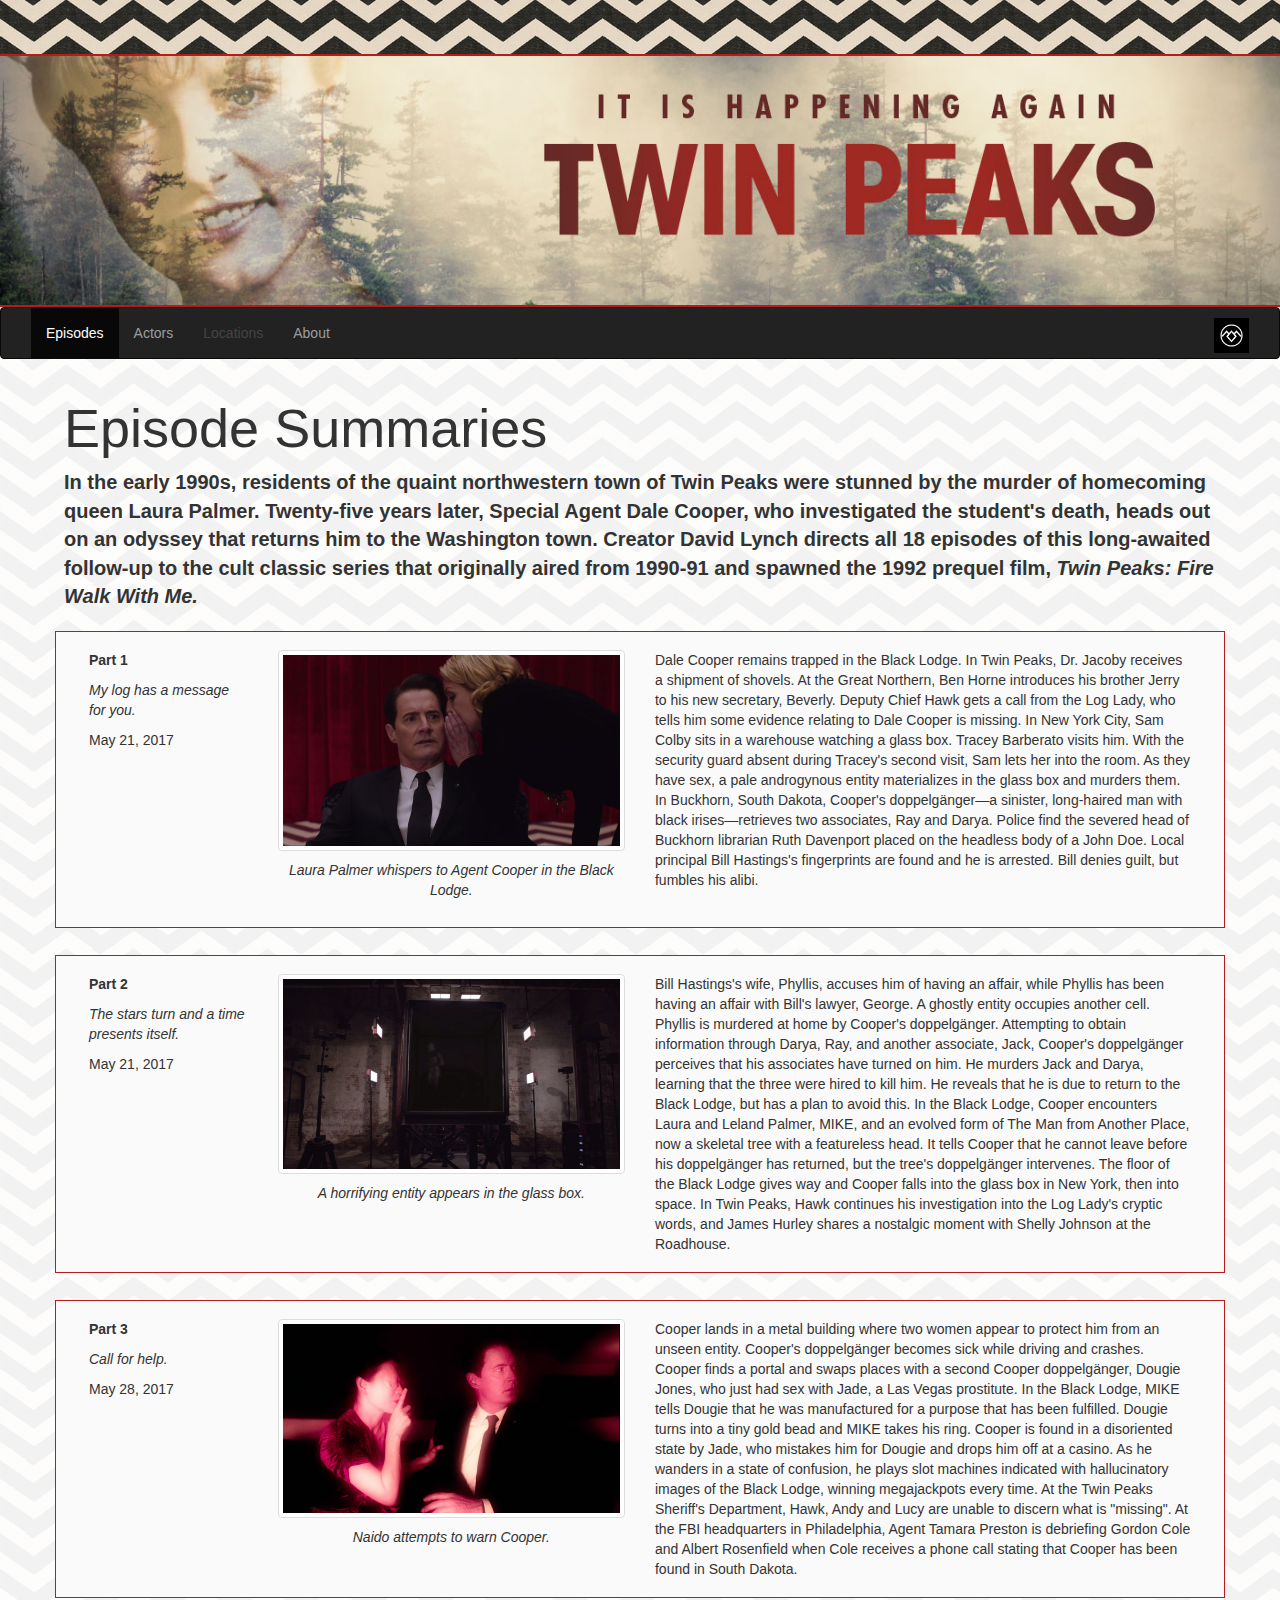
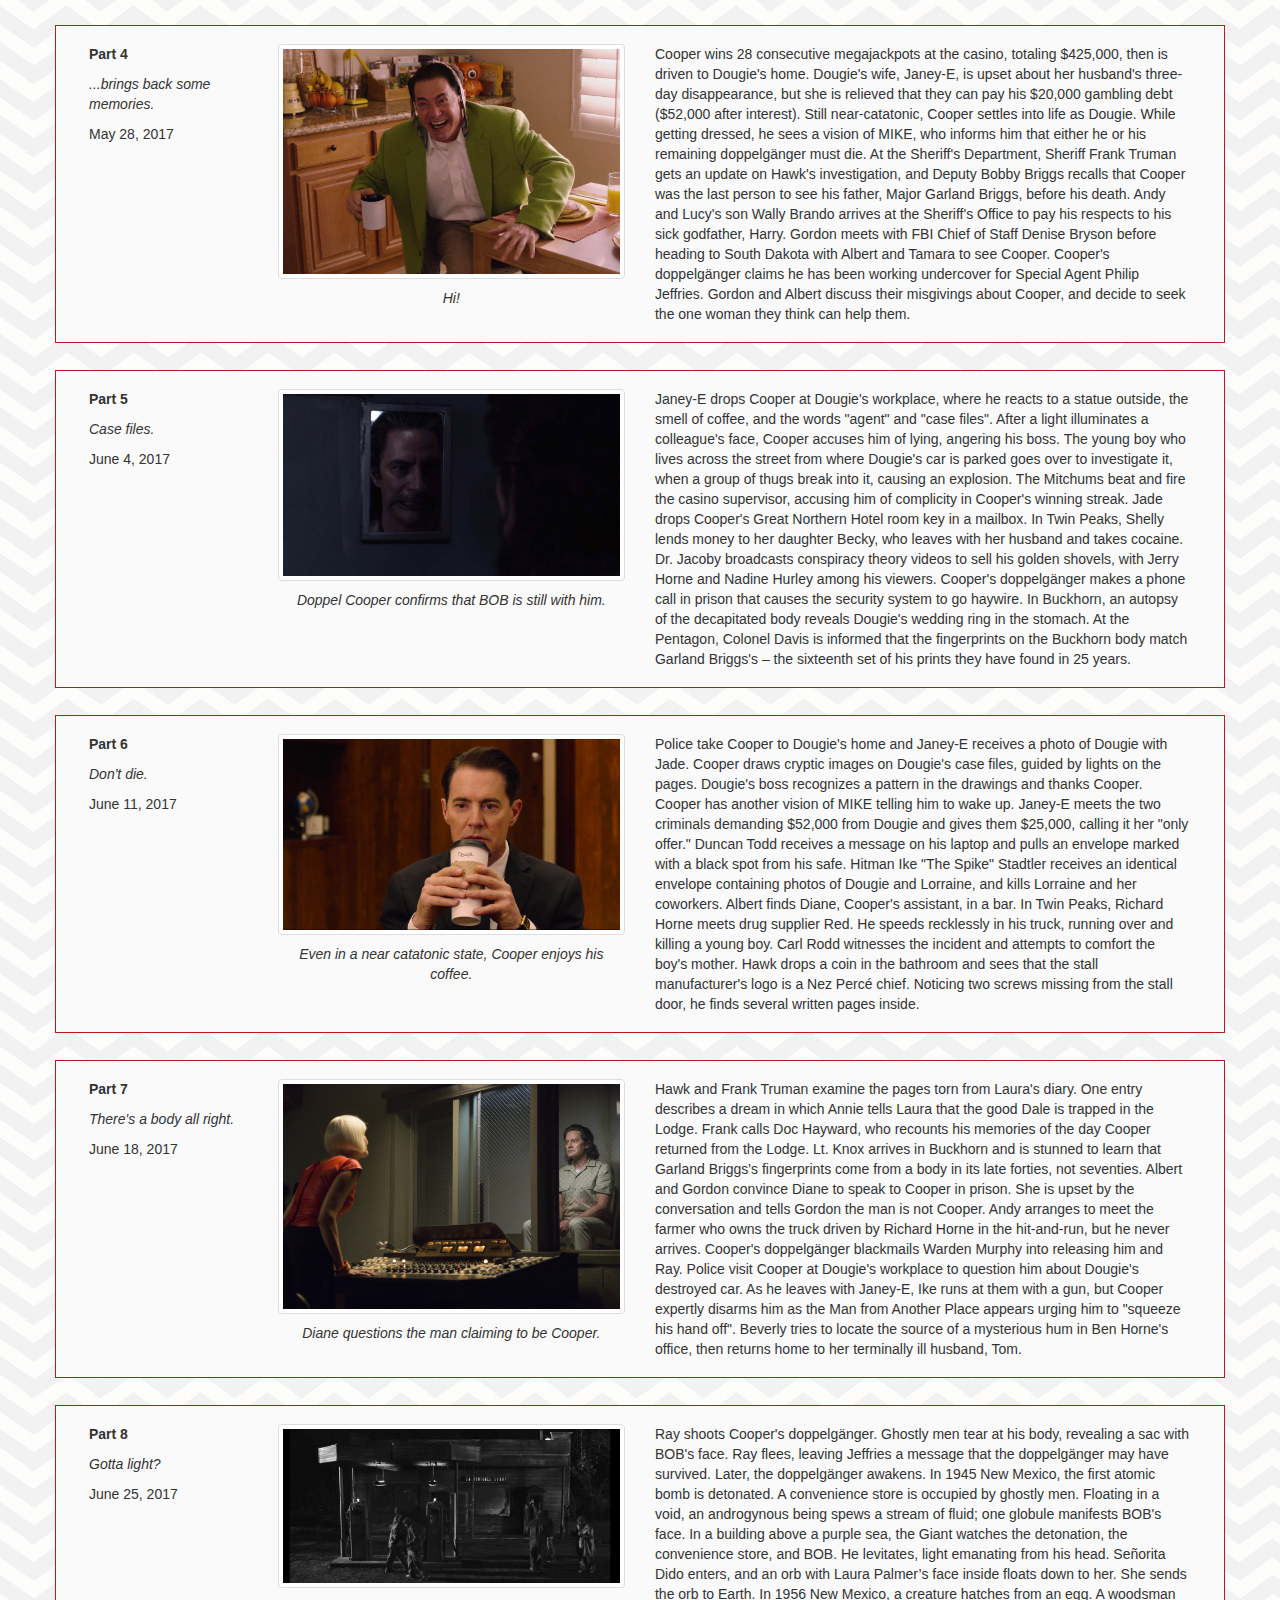
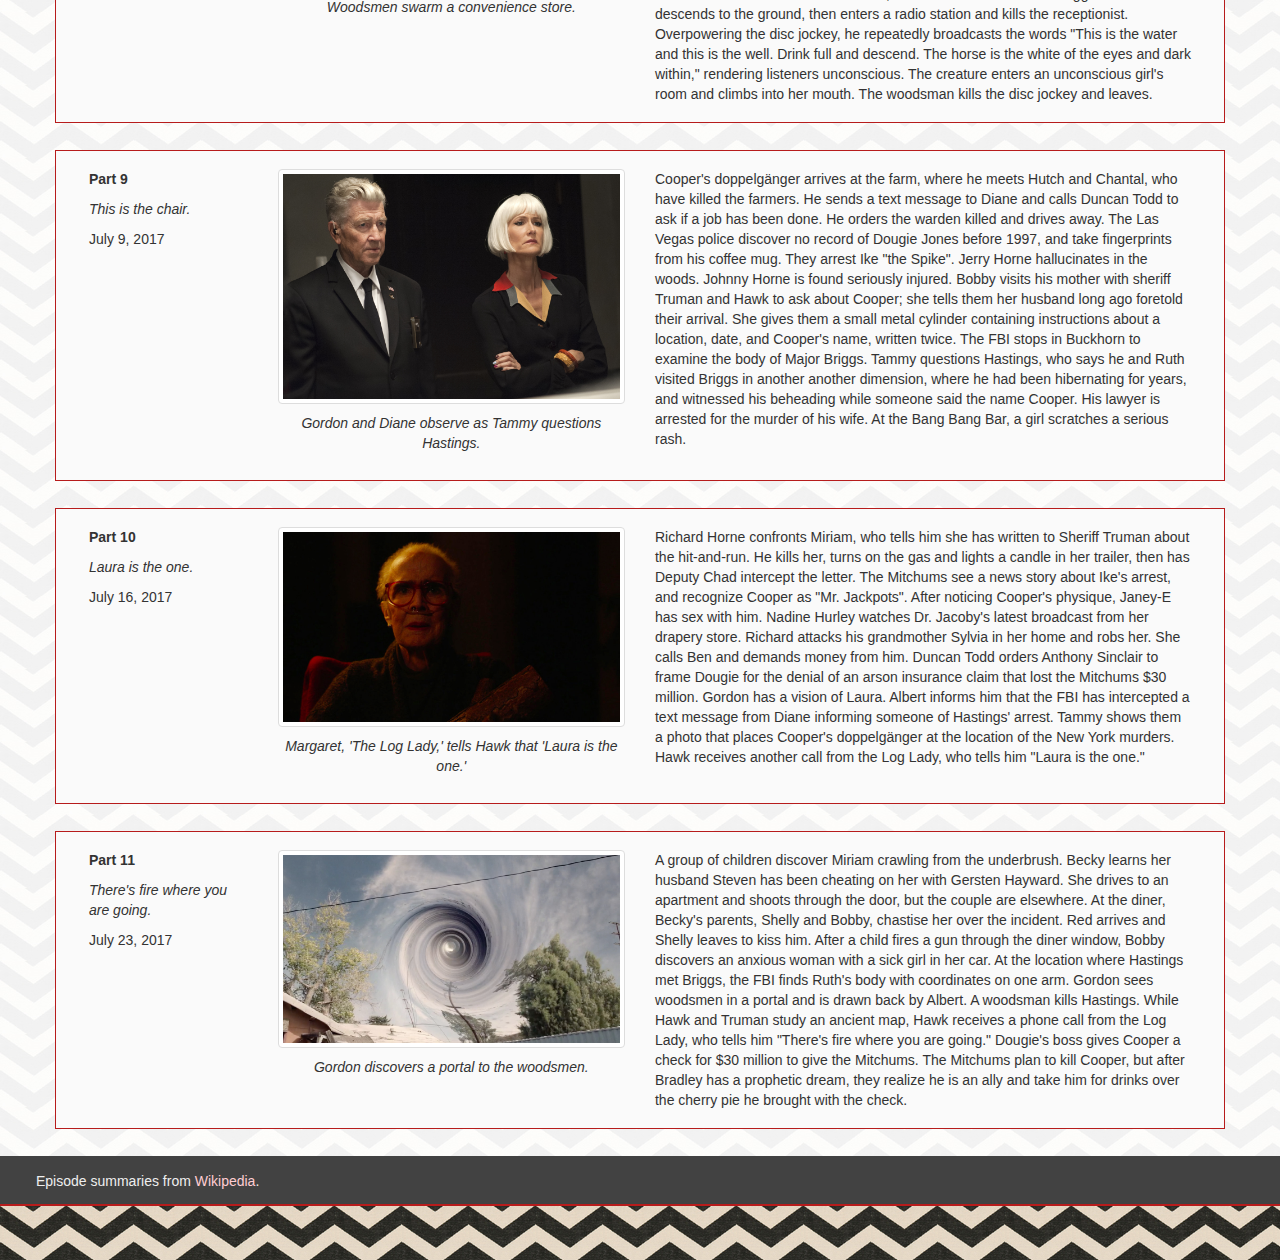
==== index.html @ df8a76f8 "removed 'page last updated' info from footer" ====
<!DOCTYPE html>
<html lang="en">
<head>
  <meta charset="UTF-8">
  <meta name="viewport" content="width=device-width, initial-scale=1.0">
  <meta http-equiv="X-UA-Compatible" content="ie=edge">
  <title>Twin Peaks The Return - Episodes</title>
  <link rel="stylesheet" href="https://maxcdn.bootstrapcdn.com/bootstrap/3.3.7/css/bootstrap.min.css" integrity="sha384-BVYiiSIFeK1dGmJRAkycuHAHRg32OmUcww7on3RYdg4Va+PmSTsz/K68vbdEjh4u" crossorigin="anonymous">
  <link rel="stylesheet" href="https://maxcdn.bootstrapcdn.com/bootstrap/3.3.7/css/bootstrap-theme.min.css" integrity="sha384-rHyoN1iRsVXV4nD0JutlnGaslCJuC7uwjduW9SVrLvRYooPp2bWYgmgJQIXwl/Sp" crossorigin="anonymous">
  <link rel="stylesheet" href="styles.css">
  <link rel="apple-touch-icon" sizes="152x152" href="./favicons/apple-touch-icon.png">
  <link rel="icon" type="image/png" sizes="32x32" href="./favicons/favicon-32x32.png">
  <link rel="icon" type="image/png" sizes="16x16" href="./favicons/favicon-16x16.png">
  <link rel="manifest" href="./favicons/manifest.json">
  <link rel="mask-icon" href="./favicons/safari-pinned-tab.svg" color="#5bbad5">
  <meta name="theme-color" content="#ffffff">
</head>
<body>
  <div class="black-lodge"></div>
  <header class="text-center"><img src="assets/twin-peaks-697.jpg" class="img-responsive center" alt="It is Happening Again"></header>

  <nav class="navbar navbar-inverse">
    <div class="container-fluid">
      <!-- Brand and toggle get grouped for better mobile display -->
      <div class="navbar-header">
        <button type="button" class="navbar-toggle collapsed" data-toggle="collapse" data-target="#bs-example-navbar-collapse-1" aria-expanded="false">
          <span class="sr-only">Toggle navigation</span>
          <span class="icon-bar"></span>
          <span class="icon-bar"></span>
          <span class="icon-bar"></span>
        </button>
      </div>

      <!-- Collect the nav links, forms, and other content for toggling -->
      <div class="collapse navbar-collapse" id="bs-example-navbar-collapse-1">
        <ul class="nav navbar-nav">
          <li class="active"><a href="./index.html">Episodes <span class="sr-only">(current)</span></a></li>
          <li><a href="./actors.html">Actors</a></li>
          <li class="disabled"><a href="#">Locations</a></li>
          <li><a href="./about.html">About</a></li>
        </ul>
        <ul class="nav navbar-nav navbar-right">
          <a class="navbar-brand" href="#"><img src="assets/owl-cave-symbol.jpg" alt="Twin Peaks Owl Symbol"></a>
        </ul>
      </div><!-- /.navbar-collapse -->
    </div><!-- /.container-fluid -->
  </nav>

  <!-- Enable modals for displaying enlarged images -->
  <div class="modal fade" id="enlargeImageModal" tabindex="-1" role="dialog" aria-labelledby="enlargeImageModal" aria-hidden="true">
    <div class="modal-dialog modal-lg" role="document">
      <div class="modal-content">
        <div class="modal-header">
          <button type="button" class="close" data-dismiss="modal" aria-label="Close"><span aria-hidden="true">×</span></button>
        </div>
        <div class="modal-body">
          <img src="" class="enlargeImageModalSource" style="width: 100%;">
        </div>
      </div>
    </div>
  </div>

  <div class="container">
    <div class="row heading">
      <h1>Episode Summaries</h1>
      <p>In the early 1990s, residents of the quaint northwestern town of Twin Peaks were stunned by the murder
        of homecoming queen Laura Palmer. Twenty-five years later, Special Agent Dale Cooper, who investigated the student's death,
        heads out on an odyssey that returns him to the Washington town. Creator David Lynch directs all 18 episodes of this
        long-awaited follow-up to the cult classic series that originally aired from 1990-91 and spawned the 1992 prequel film,
        <i>Twin Peaks: Fire Walk With Me.</i></p>
    </div>
    <div class="row episode">
      <div class="col-xs-12 col-sm-3 col-md-2">
        <p><b>Part 1</b></p>
        <p><i>My log has a message for you.</i></p>
        <p>May 21, 2017</p>
      </div>
      <div class="col-xs-12 col-sm-9 col-md-4"><figure class="figure">
        <img src="assets/episodes/tp1.jpg" class="img-responsive img-thumbnail figure-img" alt="Laura Palmer whispers to Agent Cooper in the Black Lodge">
        <figcaption class="figure-caption text-center">Laura Palmer whispers to Agent Cooper in the Black Lodge.</figcaption></figure></div>
      <div class="col-xs-12 col-sm-12 col-md-6">Dale Cooper remains trapped in the Black Lodge. In Twin Peaks, Dr. Jacoby
        receives a shipment of shovels. At the Great Northern, Ben Horne introduces his brother Jerry to his new secretary,
        Beverly. Deputy Chief Hawk gets a call from the Log Lady, who tells him some evidence relating to Dale Cooper is missing.
        In New York City, Sam Colby sits in a warehouse watching a glass box. Tracey Barberato visits him. With the security
        guard absent during Tracey's second visit, Sam lets her into the room. As they have sex, a pale androgynous entity
        materializes in the glass box and murders them. In Buckhorn, South Dakota, Cooper's doppelgänger—a sinister, long-haired
        man with black irises—retrieves two associates, Ray and Darya. Police find the severed head of Buckhorn librarian Ruth
        Davenport placed on the headless body of a John Doe. Local principal Bill Hastings's fingerprints are found and he is
        arrested. Bill denies guilt, but fumbles his alibi.</div>
    </div>
    <div class="row episode">
      <div class="col-xs-12 col-sm-3 col-md-2">
        <p><b>Part 2</b></p>
        <p><i>The stars turn and a time presents itself.</i></p>
        <p>May 21, 2017</p>
      </div>
      <div class="col-xs-12 col-sm-9 col-md-4"><figure class="figure">
        <img src="assets/episodes/tp2.jpg" class="img-responsive img-thumbnail figure-img" alt="A horrifying entity appears in the glass box">
        <figcaption class="figure-caption text-center">A horrifying entity appears in the glass box.</figcaption></figure></div>
      <div class="col-xs-12 col-sm-12 col-md-6">Bill Hastings's wife, Phyllis, accuses him of having an affair, while Phyllis has
        been having an affair with Bill's lawyer, George. A ghostly entity occupies another cell. Phyllis is murdered at home by
        Cooper's doppelgänger. Attempting to obtain information through Darya, Ray, and another associate, Jack, Cooper's
        doppelgänger perceives that his associates have turned on him. He murders Jack and Darya, learning that the three were
        hired to kill him. He reveals that he is due to return to the Black Lodge, but has a plan to avoid this. In the Black
        Lodge, Cooper encounters Laura and Leland Palmer, MIKE, and an evolved form of The Man from Another Place, now a skeletal
        tree with a featureless head. It tells Cooper that he cannot leave before his doppelgänger has returned, but the tree's
        doppelgänger intervenes. The floor of the Black Lodge gives way and Cooper falls into the glass box in New York, then into
        space. In Twin Peaks, Hawk continues his investigation into the Log Lady's cryptic words, and James Hurley shares a
        nostalgic moment with Shelly Johnson at the Roadhouse.</div>
    </div>
    <div class="row episode">
      <div class="col-xs-12 col-sm-3 col-md-2">
        <p><b>Part 3</b></p>
        <p><i>Call for help.</i></p>
        <p>May 28, 2017</p>
      </div>
      <div class="col-xs-12 col-sm-9 col-md-4"><figure class="figure">
        <img src="assets/episodes/tp3.jpg" class="img-responsive img-thumbnail figure-img" alt="Naido attempts to warn Cooper">
        <figcaption class="figure-caption text-center">Naido attempts to warn Cooper.</figcaption></figure></div>
      <div class="col-xs-12 col-sm-12 col-md-6">Cooper lands in a metal building where two women appear to protect him from an unseen
        entity. Cooper's doppelgänger becomes sick while driving and crashes. Cooper finds a portal and swaps places with a second
        Cooper doppelgänger, Dougie Jones, who just had sex with Jade, a Las Vegas prostitute. In the Black Lodge, MIKE tells Dougie
        that he was manufactured for a purpose that has been fulfilled. Dougie turns into a tiny gold bead and MIKE takes his ring.
        Cooper is found in a disoriented state by Jade, who mistakes him for Dougie and drops him off at a casino. As he wanders in
        a state of confusion, he plays slot machines indicated with hallucinatory images of the Black Lodge, winning megajackpots
        every time. At the Twin Peaks Sheriff's Department, Hawk, Andy and Lucy are unable to discern what is "missing". At the FBI
        headquarters in Philadelphia, Agent Tamara Preston is debriefing Gordon Cole and Albert Rosenfield when Cole receives a phone
        call stating that Cooper has been found in South Dakota.</div>
    </div>
    <div class="row episode">
      <div class="col-xs-12 col-sm-3 col-md-2">
        <p><b>Part 4</b></p>
        <p><i>...brings back some memories.</i></p>
        <p>May 28, 2017</p>
      </div>
      <div class="col-xs-12 col-sm-9 col-md-4"><figure class="figure">
        <img src="assets/episodes/tp4.jpg" class="img-responsive img-thumbnail figure-img" alt="Cooper, as Dougie Jones, rediscovers coffee">
        <figcaption class="figure-caption text-center">Hi!</figcaption></figure></div>
      <div class="col-xs-12 col-sm-12 col-md-6">Cooper wins 28 consecutive megajackpots at the casino, totaling $425,000, then is driven
        to Dougie's home. Dougie's wife, Janey-E, is upset about her husband's three-day disappearance, but she is relieved that they
        can pay his $20,000 gambling debt ($52,000 after interest). Still near-catatonic, Cooper settles into life as Dougie. While
        getting dressed, he sees a vision of MIKE, who informs him that either he or his remaining doppelgänger must die. At the Sheriff's
        Department, Sheriff Frank Truman gets an update on Hawk's investigation, and Deputy Bobby Briggs recalls that Cooper was the last
        person to see his father, Major Garland Briggs, before his death. Andy and Lucy's son Wally Brando arrives at the Sheriff's Office
        to pay his respects to his sick godfather, Harry. Gordon meets with FBI Chief of Staff Denise Bryson before heading to South
        Dakota with Albert and Tamara to see Cooper. Cooper's doppelgänger claims he has been working undercover for Special Agent
        Philip Jeffries. Gordon and Albert discuss their misgivings about Cooper, and decide to seek the one woman they think can help them.</div>
    </div>
    <div class="row episode">
      <div class="col-xs-12 col-sm-3 col-md-2">
        <p><b>Part 5</b></p>
        <p><i>Case files.</i></p>
        <p>June 4, 2017</p>
      </div>
      <div class="col-xs-12 col-sm-9 col-md-4"><figure class="figure">
        <img src="assets/episodes/tp5.jpg" class="img-responsive img-thumbnail figure-img" alt="Doppel Cooper confirms that BOB is still with him">
        <figcaption class="figure-caption text-center">Doppel Cooper confirms that BOB is still with him.</figcaption></figure></div>
      <div class="col-xs-12 col-sm-12 col-md-6">Janey-E drops Cooper at Dougie's workplace, where he reacts to a statue outside, the smell
        of coffee, and the words "agent" and "case files". After a light illuminates a colleague's face, Cooper accuses him of lying,
        angering his boss. The young boy who lives across the street from where Dougie's car is parked goes over to investigate it, when
        a group of thugs break into it, causing an explosion. The Mitchums beat and fire the casino supervisor, accusing him of complicity
        in Cooper's winning streak. Jade drops Cooper's Great Northern Hotel room key in a mailbox. In Twin Peaks, Shelly lends money to
        her daughter Becky, who leaves with her husband and takes cocaine. Dr. Jacoby broadcasts conspiracy theory videos to sell his
        golden shovels, with Jerry Horne and Nadine Hurley among his viewers. Cooper's doppelgänger makes a phone call in prison that
        causes the security system to go haywire. In Buckhorn, an autopsy of the decapitated body reveals Dougie's wedding ring in the
        stomach. At the Pentagon, Colonel Davis is informed that the fingerprints on the Buckhorn body match Garland Briggs's – the
        sixteenth set of his prints they have found in 25 years.</div>
    </div>
    <div class="row episode">
      <div class="col-xs-12 col-sm-3 col-md-2">
        <p><b>Part 6</b></p>
        <p><i>Don't die.</i></p>
        <p>June 11, 2017</p>
      </div>
      <div class="col-xs-12 col-sm-9 col-md-4"><figure class="figure">
        <img src="assets/episodes/tp6.jpg" class="img-responsive img-thumbnail figure-img" alt="Even in a near catatonic state, Cooper enjoys his coffee">
        <figcaption class="figure-caption text-center">Even in a near catatonic state, Cooper enjoys his coffee.</figcaption></figure></div>
      <div class="col-xs-12 col-sm-12 col-md-6">Police take Cooper to Dougie's home and Janey-E receives a photo of Dougie with Jade.
        Cooper draws cryptic images on Dougie's case files, guided by lights on the pages. Dougie's boss recognizes a pattern in the
        drawings and thanks Cooper. Cooper has another vision of MIKE telling him to wake up. Janey-E meets the two criminals demanding
        $52,000 from Dougie and gives them $25,000, calling it her "only offer." Duncan Todd receives a message on his laptop and pulls
        an envelope marked with a black spot from his safe. Hitman Ike "The Spike" Stadtler receives an identical envelope containing
        photos of Dougie and Lorraine, and kills Lorraine and her coworkers. Albert finds Diane, Cooper's assistant, in a bar. In Twin
        Peaks, Richard Horne meets drug supplier Red. He speeds recklessly in his truck, running over and killing a young boy. Carl
        Rodd witnesses the incident and attempts to comfort the boy's mother. Hawk drops a coin in the bathroom and sees that the stall
        manufacturer's logo is a Nez Percé chief. Noticing two screws missing from the stall door, he finds several written pages inside.</div>
    </div>
    <div class="row episode">
      <div class="col-xs-12 col-sm-3 col-md-2">
        <p><b>Part 7</b></p>
        <p><i>There's a body all right.</i></p>
        <p>June 18, 2017</p>
      </div>
      <div class="col-xs-12 col-sm-9 col-md-4"><figure class="figure">
        <img src="assets/episodes/tp7.jpg" class="img-responsive img-thumbnail figure-img" alt="Diane questions the man claiming to be Cooper">
        <figcaption class="figure-caption text-center">Diane questions the man claiming to be Cooper.</figcaption></figure></div>
      <div class="col-xs-12 col-sm-12 col-md-6">Hawk and Frank Truman examine the pages torn from Laura's diary. One entry describes a
        dream in which Annie tells Laura that the good Dale is trapped in the Lodge. Frank calls Doc Hayward, who recounts his memories
        of the day Cooper returned from the Lodge. Lt. Knox arrives in Buckhorn and is stunned to learn that Garland Briggs's fingerprints
        come from a body in its late forties, not seventies. Albert and Gordon convince Diane to speak to Cooper in prison. She is upset
        by the conversation and tells Gordon the man is not Cooper. Andy arranges to meet the farmer who owns the truck driven by Richard
        Horne in the hit-and-run, but he never arrives. Cooper's doppelgänger blackmails Warden Murphy into releasing him and Ray. Police
        visit Cooper at Dougie's workplace to question him about Dougie's destroyed car. As he leaves with Janey-E, Ike runs at them with
        a gun, but Cooper expertly disarms him as the Man from Another Place appears urging him to "squeeze his hand off". Beverly tries
        to locate the source of a mysterious hum in Ben Horne's office, then returns home to her terminally ill husband, Tom.</div>
    </div>
    <div class="row episode">
      <div class="col-xs-12 col-sm-3 col-md-2">
        <p><b>Part 8</b></p>
        <p><i>Gotta light?</i></p>
        <p>June 25, 2017</p>
      </div>
      <div class="col-xs-12 col-sm-9 col-md-4"><figure class="figure">
        <img src="assets/episodes/tp8.jpg" class="img-responsive img-thumbnail figure-img" alt="Woodsmen swarm a convenience store">
        <figcaption class="figure-caption text-center">Woodsmen swarm a convenience store.</figcaption></figure></div>
      <div class="col-xs-12 col-sm-12 col-md-6">Ray shoots Cooper's doppelgänger. Ghostly men tear at his body, revealing a sac with
        BOB's face. Ray flees, leaving Jeffries a message that the doppelgänger may have survived. Later, the doppelgänger awakens. In
        1945 New Mexico, the first atomic bomb is detonated. A convenience store is occupied by ghostly men. Floating in a void, an androgynous
        being spews a stream of fluid; one globule manifests BOB's face. In a building above a purple sea, the Giant watches the detonation,
        the convenience store, and BOB. He levitates, light emanating from his head. Señorita Dido enters, and an orb with Laura Palmer’s
        face inside floats down to her. She sends the orb to Earth. In 1956 New Mexico, a creature hatches from an egg. A woodsman descends
        to the ground, then enters a radio station and kills the receptionist. Overpowering the disc jockey, he repeatedly broadcasts the
        words "This is the water and this is the well. Drink full and descend. The horse is the white of the eyes and dark within," rendering
        listeners unconscious. The creature enters an unconscious girl's room and climbs into her mouth. The woodsman kills the disc jockey
        and leaves.</div>
    </div>
    <div class="row episode">
      <div class="col-xs-12 col-sm-3 col-md-2">
        <p><b>Part 9</b></p>
        <p><i>This is the chair.</i></p>
        <p>July 9, 2017</p>
      </div>
      <div class="col-xs-12 col-sm-9 col-md-4"><figure class="figure">
        <img src="assets/episodes/tp9.jpg" class="img-responsive img-thumbnail figure-img" alt="Gordon and Diane observe as Tammy questions Hastings">
        <figcaption class="figure-caption text-center">Gordon and Diane observe as Tammy questions Hastings.</figcaption></figure></div>
      <div class="col-xs-12 col-sm-12 col-md-6">Cooper's doppelgänger arrives at the farm, where he meets Hutch and Chantal, who have killed
        the farmers. He sends a text message to Diane and calls Duncan Todd to ask if a job has been done. He orders the warden killed and
        drives away. The Las Vegas police discover no record of Dougie Jones before 1997, and take fingerprints from his coffee mug. They
        arrest Ike "the Spike". Jerry Horne hallucinates in the woods. Johnny Horne is found seriously injured. Bobby visits his mother
        with sheriff Truman and Hawk to ask about Cooper; she tells them her husband long ago foretold their arrival. She gives them a small
        metal cylinder containing instructions about a location, date, and Cooper's name, written twice. The FBI stops in Buckhorn to examine
        the body of Major Briggs. Tammy questions Hastings, who says he and Ruth visited Briggs in another another dimension, where he had
        been hibernating for years, and witnessed his beheading while someone said the name Cooper. His lawyer is arrested for the murder of
        his wife. At the Bang Bang Bar, a girl scratches a serious rash.</div>
    </div>
    <div class="row episode">
      <div class="col-xs-12 col-sm-3 col-md-2">
        <p><b>Part 10</b></p>
        <p><i>Laura is the one.</i></p>
        <p>July 16, 2017</p>
      </div>
      <div class="col-xs-12 col-sm-9 col-md-4"><figure class="figure">
        <img src="assets/episodes/tp10.jpg" class="img-responsive img-thumbnail figure-img" alt="Margaret, 'the Log Lady', tells Hawk that 'Laura is the one'">
        <figcaption class="figure-caption text-center">Margaret, 'The Log Lady,' tells Hawk that 'Laura is the one.'</figcaption></figure></div>
      <div class="col-xs-12 col-sm-12 col-md-6">Richard Horne confronts Miriam, who tells him she has written to Sheriff Truman about the
        hit-and-run. He kills her, turns on the gas and lights a candle in her trailer, then has Deputy Chad intercept the letter. The
        Mitchums see a news story about Ike's arrest, and recognize Cooper as "Mr. Jackpots". After noticing Cooper's physique, Janey-E
        has sex with him. Nadine Hurley watches Dr. Jacoby's latest broadcast from her drapery store. Richard attacks his grandmother Sylvia
        in her home and robs her. She calls Ben and demands money from him. Duncan Todd orders Anthony Sinclair to frame Dougie for the
        denial of an arson insurance claim that lost the Mitchums $30 million. Gordon has a vision of Laura. Albert informs him that the
        FBI has intercepted a text message from Diane informing someone of Hastings' arrest. Tammy shows them a photo that places Cooper's
        doppelgänger at the location of the New York murders. Hawk receives another call from the Log Lady, who tells him "Laura is the one."</div>
    </div>
    <div class="row episode">
      <div class="col-xs-12 col-sm-3 col-md-2">
        <p><b>Part 11</b></p>
        <p><i>There's fire where you are going.</i></p>
        <p>July 23, 2017</p>
      </div>
      <div class="col-xs-12 col-sm-9 col-md-4"><figure class="figure">
        <img src="assets/episodes/tp11.jpg" class="img-responsive img-thumbnail figure-img" alt="Gordon discovers a portal to the woodsmen">
        <figcaption class="figure-caption text-center">Gordon discovers a portal to the woodsmen.</figcaption></figure></div>
      <div class="col-xs-12 col-sm-12 col-md-6">A group of children discover Miriam crawling from the underbrush. Becky learns her husband Steven
        has been cheating on her with Gersten Hayward. She drives to an apartment and shoots through the door, but the couple are elsewhere. At the
        diner, Becky's parents, Shelly and Bobby, chastise her over the incident. Red arrives and Shelly leaves to kiss him. After a child fires a
        gun through the diner window, Bobby discovers an anxious woman with a sick girl in her car. At the location where Hastings met Briggs, the
        FBI finds Ruth's body with coordinates on one arm. Gordon sees woodsmen in a portal and is drawn back by Albert. A woodsman kills Hastings.
        While Hawk and Truman study an ancient map, Hawk receives a phone call from the Log Lady, who tells him "There's fire where you are going."
        Dougie's boss gives Cooper a check for $30 million to give the Mitchums. The Mitchums plan to kill Cooper, but after Bradley has a prophetic
        dream, they realize he is an ally and take him for drinks over the cherry pie he brought with the check.</div>
    </div>
  </div>

  <footer>
      <p>Episode summaries from <a href="https://en.wikipedia.org/wiki/Twin_Peaks_(2017_TV_series)#Episodes" target="_blank">Wikipedia</a>.</p>
  </footer>
  <div class="black-lodge"></div>
  <script src="https://code.jquery.com/jquery-3.1.1.slim.min.js" integrity="sha384-A7FZj7v+d/sdmMqp/nOQwliLvUsJfDHW+k9Omg/a/EheAdgtzNs3hpfag6Ed950n" crossorigin="anonymous"></script>
  <script src="https://cdnjs.cloudflare.com/ajax/libs/tether/1.4.0/js/tether.min.js" integrity="sha384-DztdAPBWPRXSA/3eYEEUWrWCy7G5KFbe8fFjk5JAIxUYHKkDx6Qin1DkWx51bBrb" crossorigin="anonymous"></script>
  <script src="https://maxcdn.bootstrapcdn.com/bootstrap/3.3.7/js/bootstrap.min.js" integrity="sha384-Tc5IQib027qvyjSMfHjOMaLkfuWVxZxUPnCJA7l2mCWNIpG9mGCD8wGNIcPD7Txa" crossorigin="anonymous"></script>
  <script src="main.js"></script>
</body>
</html>
---- styles.css ----
body {
  margin: 0 auto;
  max-width: 1400px;
  background-image: url(assets/pattern-light.jpg);
  background-repeat: repeat;
}

header {
  border-top: 2px solid #b71c1c;
}

footer {
  color: #eeeeee;
  height: 50px;
  line-height: 50px;
  padding-left: 4vmin;
  background: #424242;
}

header, footer {
  border-bottom: 2px solid #b71c1c;
}

footer > p > a {
  color: #ffcdd2;
}

footer > p > a:hover {
  color: #ef9a9a;
}

figure > img {
  cursor: zoom-in;
}

figcaption {
  margin: 1vmin 0;
  font-style: italic;
}

h1 {
  font-size: 6vmin;
}

.heading {
  padding: 0 1vmin;
}

.heading > p {
  margin-bottom: 20px;
  font-weight: bold;
  font-size: 2rem;
}

.navbar-brand img {
  margin-top: -.5vmin;
  width: 35px;
}

.black-lodge {
  background-image: url(assets/pattern.jpg);
  background-repeat: repeat;
  height: 6vmin;
}

.center {
  margin: 0 auto;
}

.episode, .actors {
  background: #fafafa;
  padding: 2vmin;
  margin-bottom: 3vmin;
}

.episode {
  border: 1px solid #b71c1c;
}

.actors {
  border: 1px solid #222222;
}

.actors a, .heading a {
  color: #d50000;
}

.actors a:hover, .heading a:hover {
  color: #b71c1c;
}

.portrait {
  float: left;
  margin-right: 1vmin;
}

.img-actor {
  width: 200px;
}

.actor-name, .character-name {
  font-weight: bold;
}

.character-name {
  color: #b71c1c;
  font-style: italic;
}
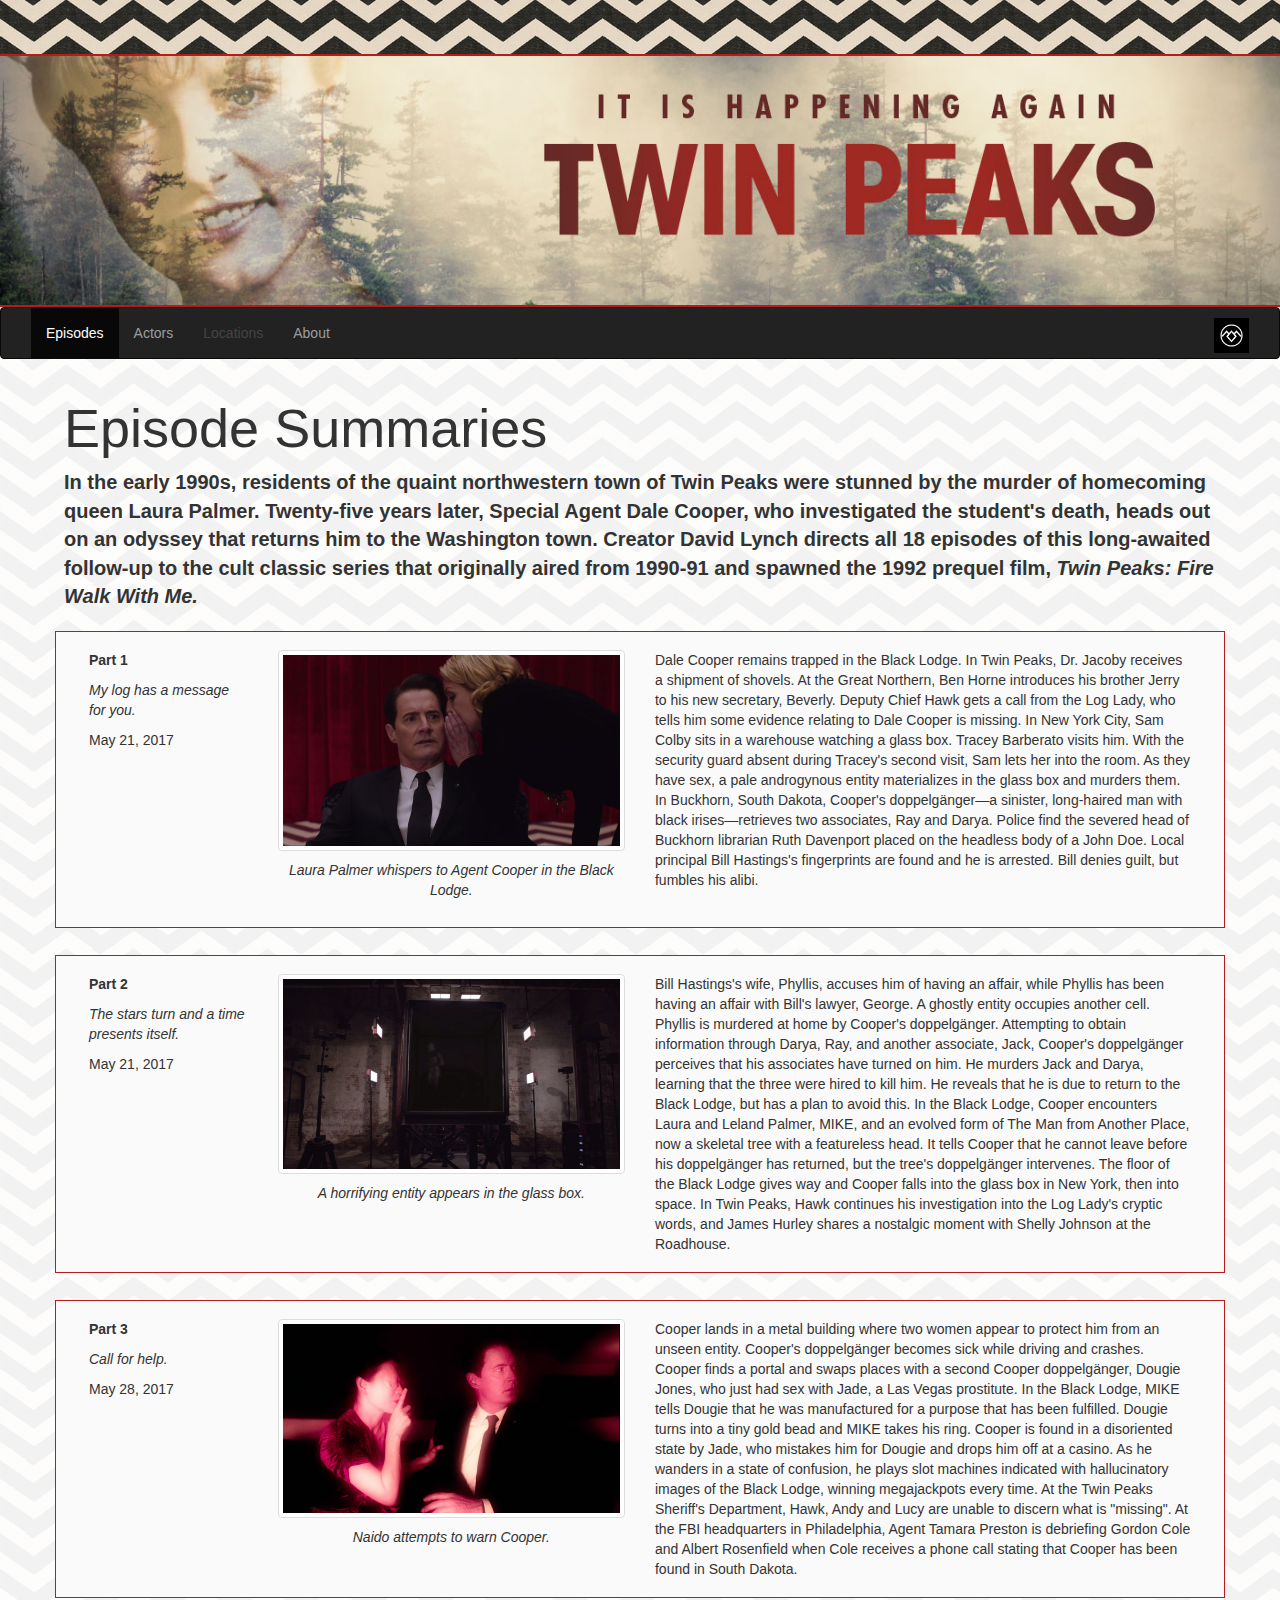
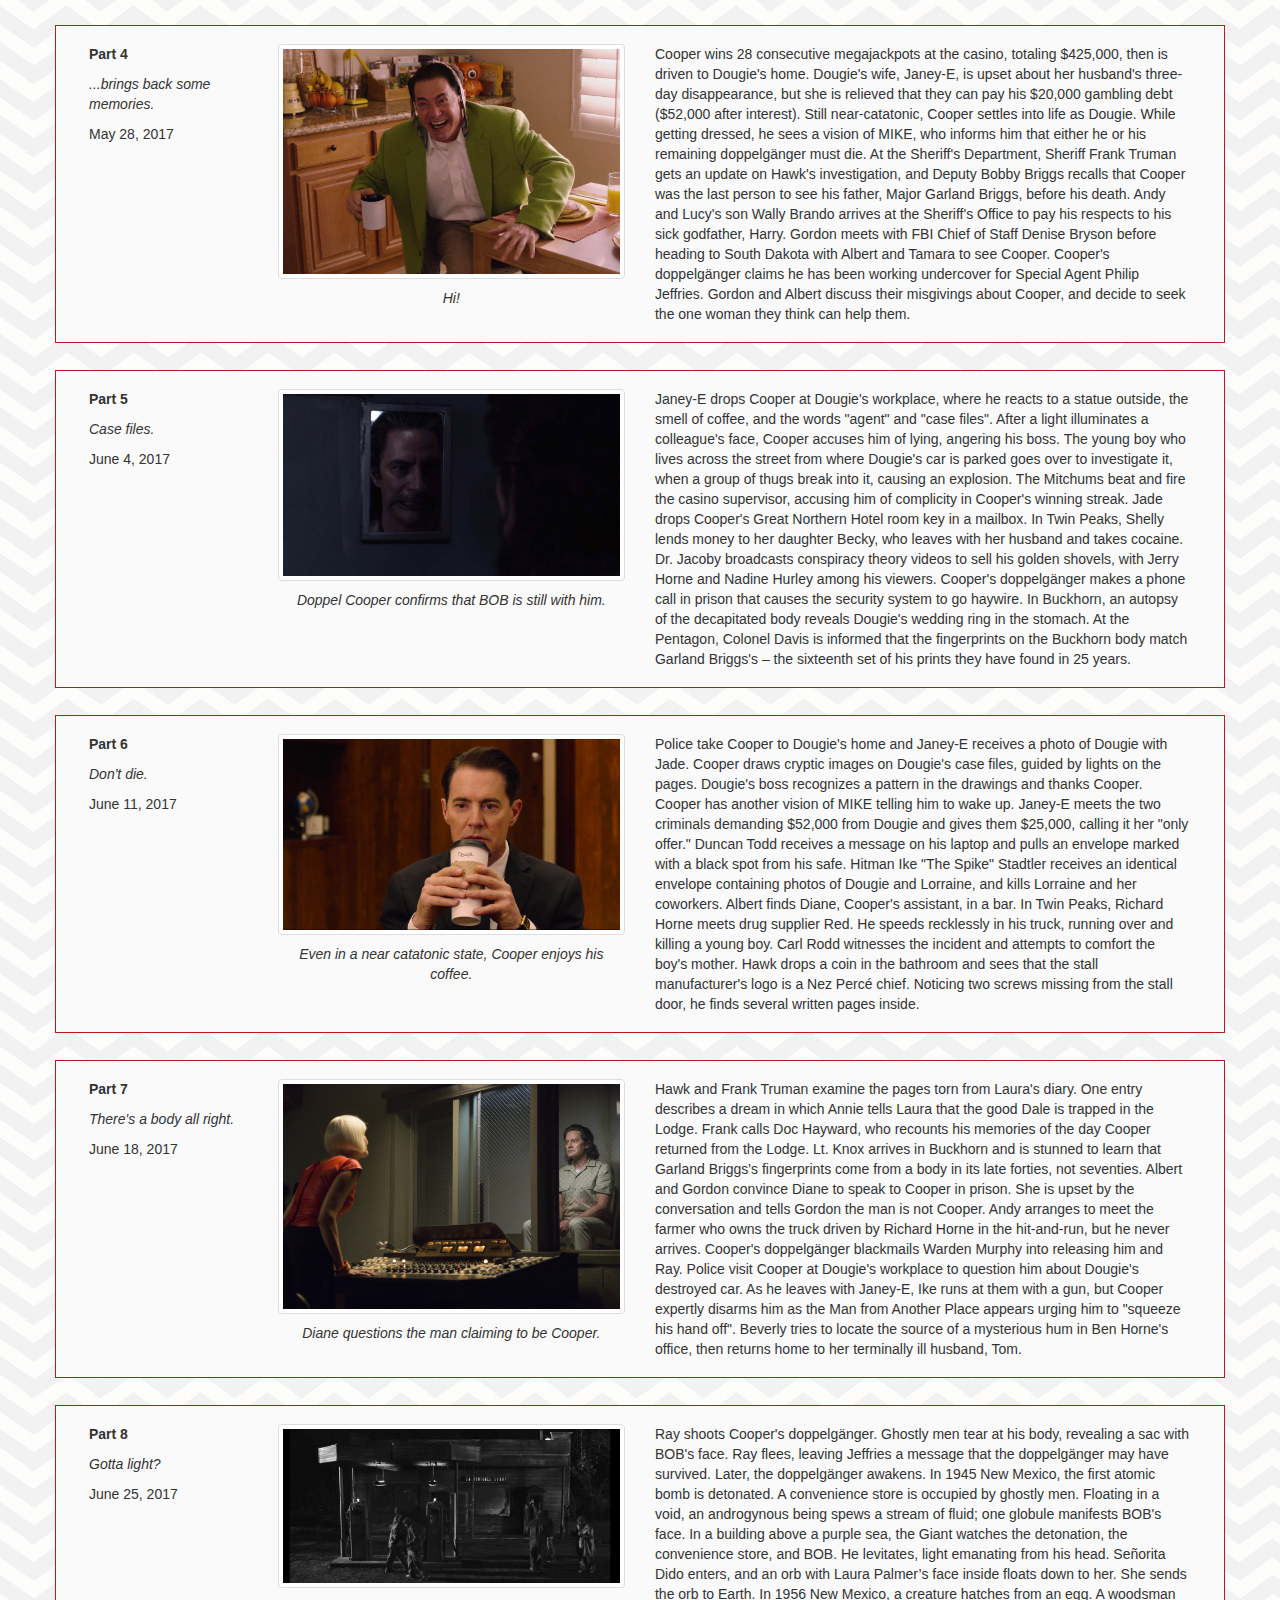
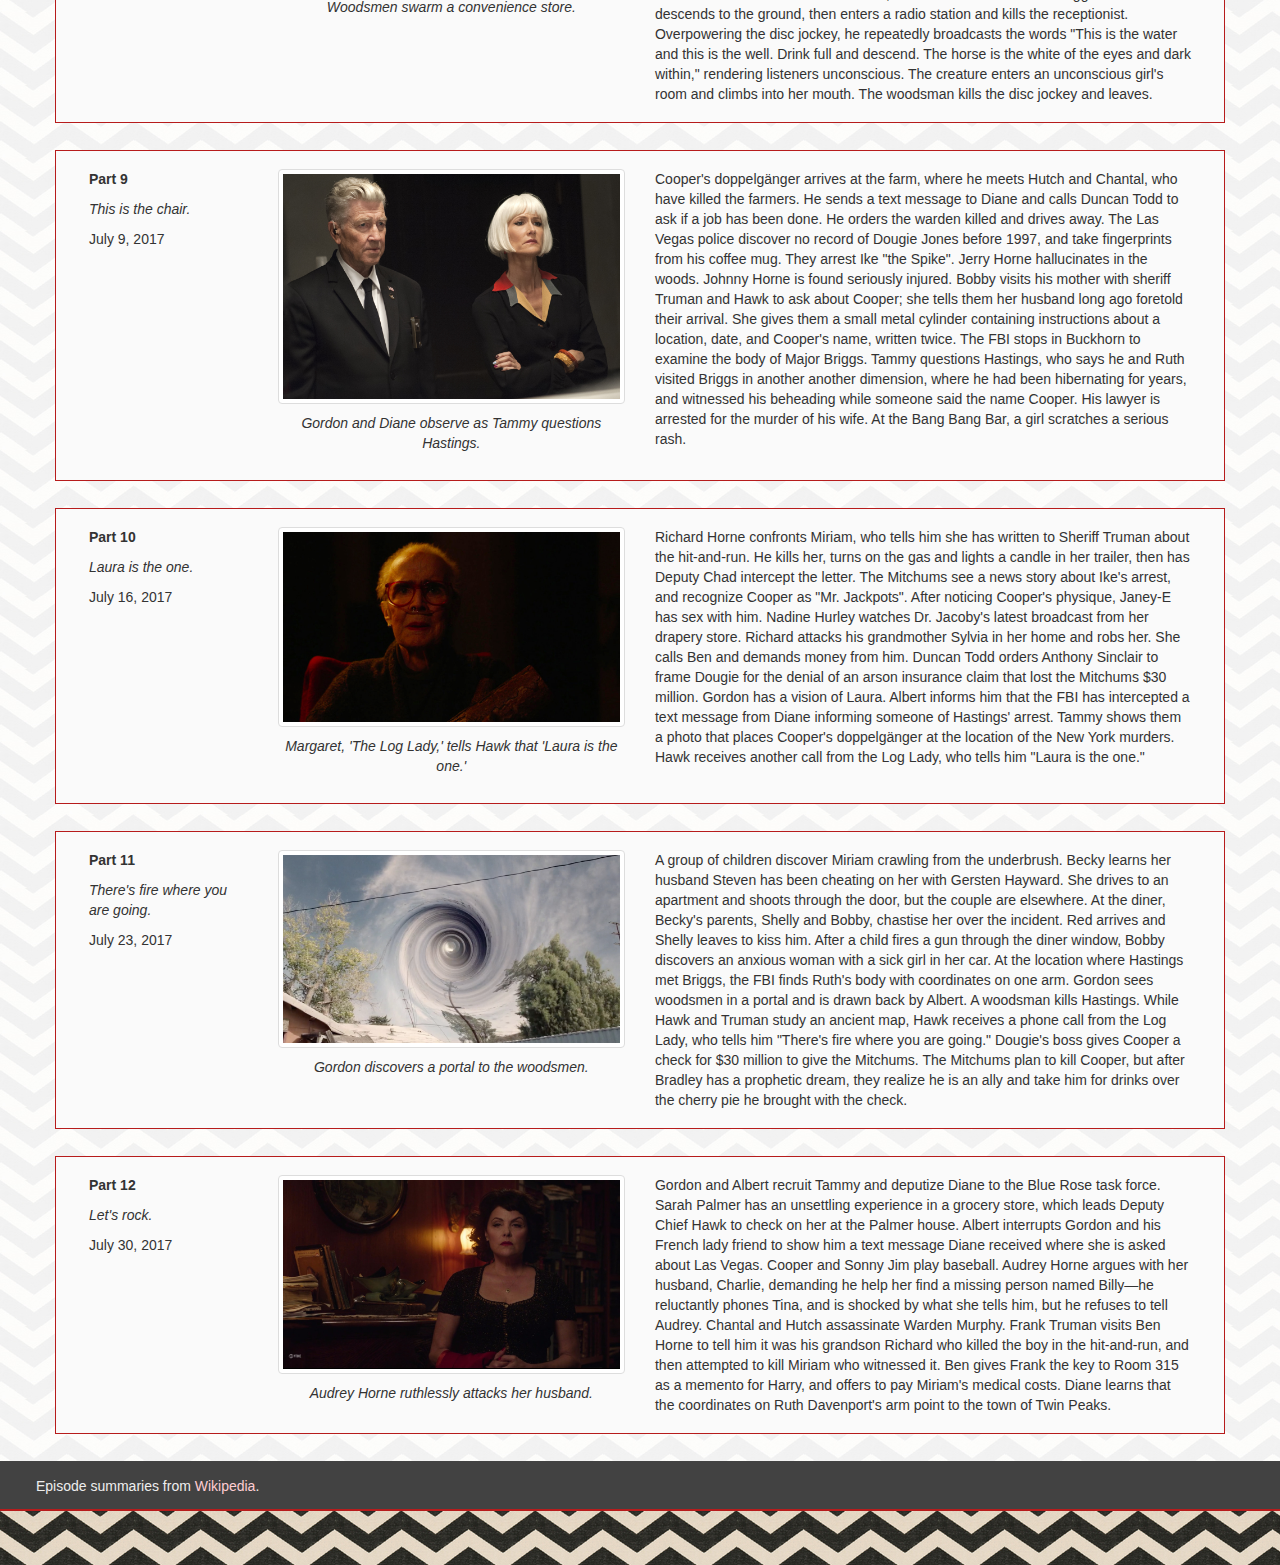
==== commit f04ad6ea: "update content for new part 12" ====
--- a/index.html
+++ b/index.html
@@ -4,7 +4,7 @@
   <meta charset="UTF-8">
   <meta name="viewport" content="width=device-width, initial-scale=1.0">
   <meta http-equiv="X-UA-Compatible" content="ie=edge">
-  <title>Twin Peaks The Return - Episodes</title>
+  <title>Twin Peaks: The Return - Episodes</title>
   <link rel="stylesheet" href="https://maxcdn.bootstrapcdn.com/bootstrap/3.3.7/css/bootstrap.min.css" integrity="sha384-BVYiiSIFeK1dGmJRAkycuHAHRg32OmUcww7on3RYdg4Va+PmSTsz/K68vbdEjh4u" crossorigin="anonymous">
   <link rel="stylesheet" href="https://maxcdn.bootstrapcdn.com/bootstrap/3.3.7/css/bootstrap-theme.min.css" integrity="sha384-rHyoN1iRsVXV4nD0JutlnGaslCJuC7uwjduW9SVrLvRYooPp2bWYgmgJQIXwl/Sp" crossorigin="anonymous">
   <link rel="stylesheet" href="styles.css">
@@ -279,6 +279,24 @@
         Dougie's boss gives Cooper a check for $30 million to give the Mitchums. The Mitchums plan to kill Cooper, but after Bradley has a prophetic
         dream, they realize he is an ally and take him for drinks over the cherry pie he brought with the check.</div>
     </div>
+    <div class="row episode">
+      <div class="col-xs-12 col-sm-3 col-md-2">
+        <p><b>Part 12</b></p>
+        <p><i>Let's rock.</i></p>
+        <p>July 30, 2017</p>
+      </div>
+      <div class="col-xs-12 col-sm-9 col-md-4"><figure class="figure">
+        <img src="assets/episodes/tp12.jpg" class="img-responsive img-thumbnail figure-img" alt="Audrey Horne ruthlessly attacks her husband">
+        <figcaption class="figure-caption text-center">Audrey Horne ruthlessly attacks her husband.</figcaption></figure></div>
+      <div class="col-xs-12 col-sm-12 col-md-6">Gordon and Albert recruit Tammy and deputize Diane to the Blue Rose task force. Sarah Palmer has an
+        unsettling experience in a grocery store, which leads Deputy Chief Hawk to check on her at the Palmer house. Albert interrupts Gordon and
+        his French lady friend to show him a text message Diane received where she is asked about Las Vegas. Cooper and Sonny Jim play baseball.
+        Audrey Horne argues with her husband, Charlie, demanding he help her find a missing person named Billy—he reluctantly phones Tina, and is
+        shocked by what she tells him, but he refuses to tell Audrey. Chantal and Hutch assassinate Warden Murphy. Frank Truman visits Ben Horne to
+        tell him it was his grandson Richard who killed the boy in the hit-and-run, and then attempted to kill Miriam who witnessed it. Ben gives
+        Frank the key to Room 315 as a memento for Harry, and offers to pay Miriam's medical costs. Diane learns that the coordinates on Ruth
+        Davenport's arm point to the town of Twin Peaks.</div>
+    </div>
   </div>
 
   <footer>
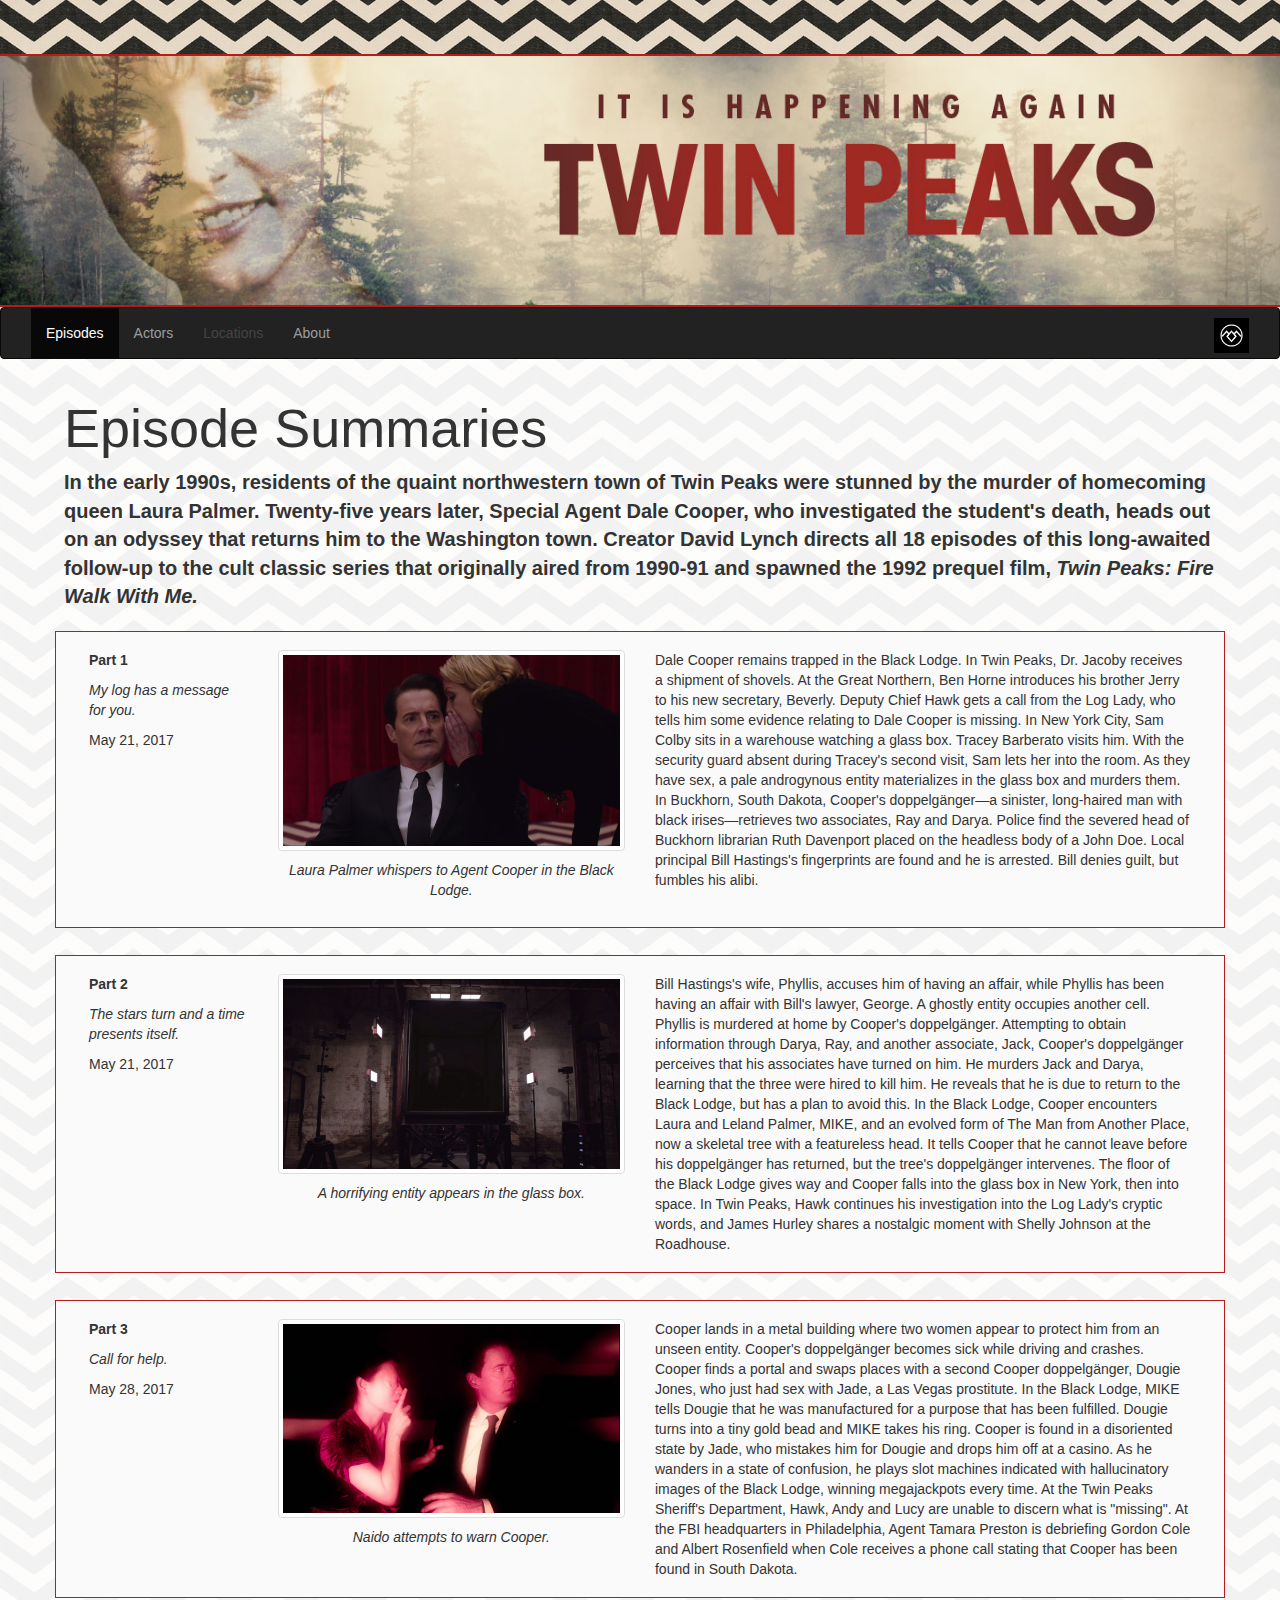
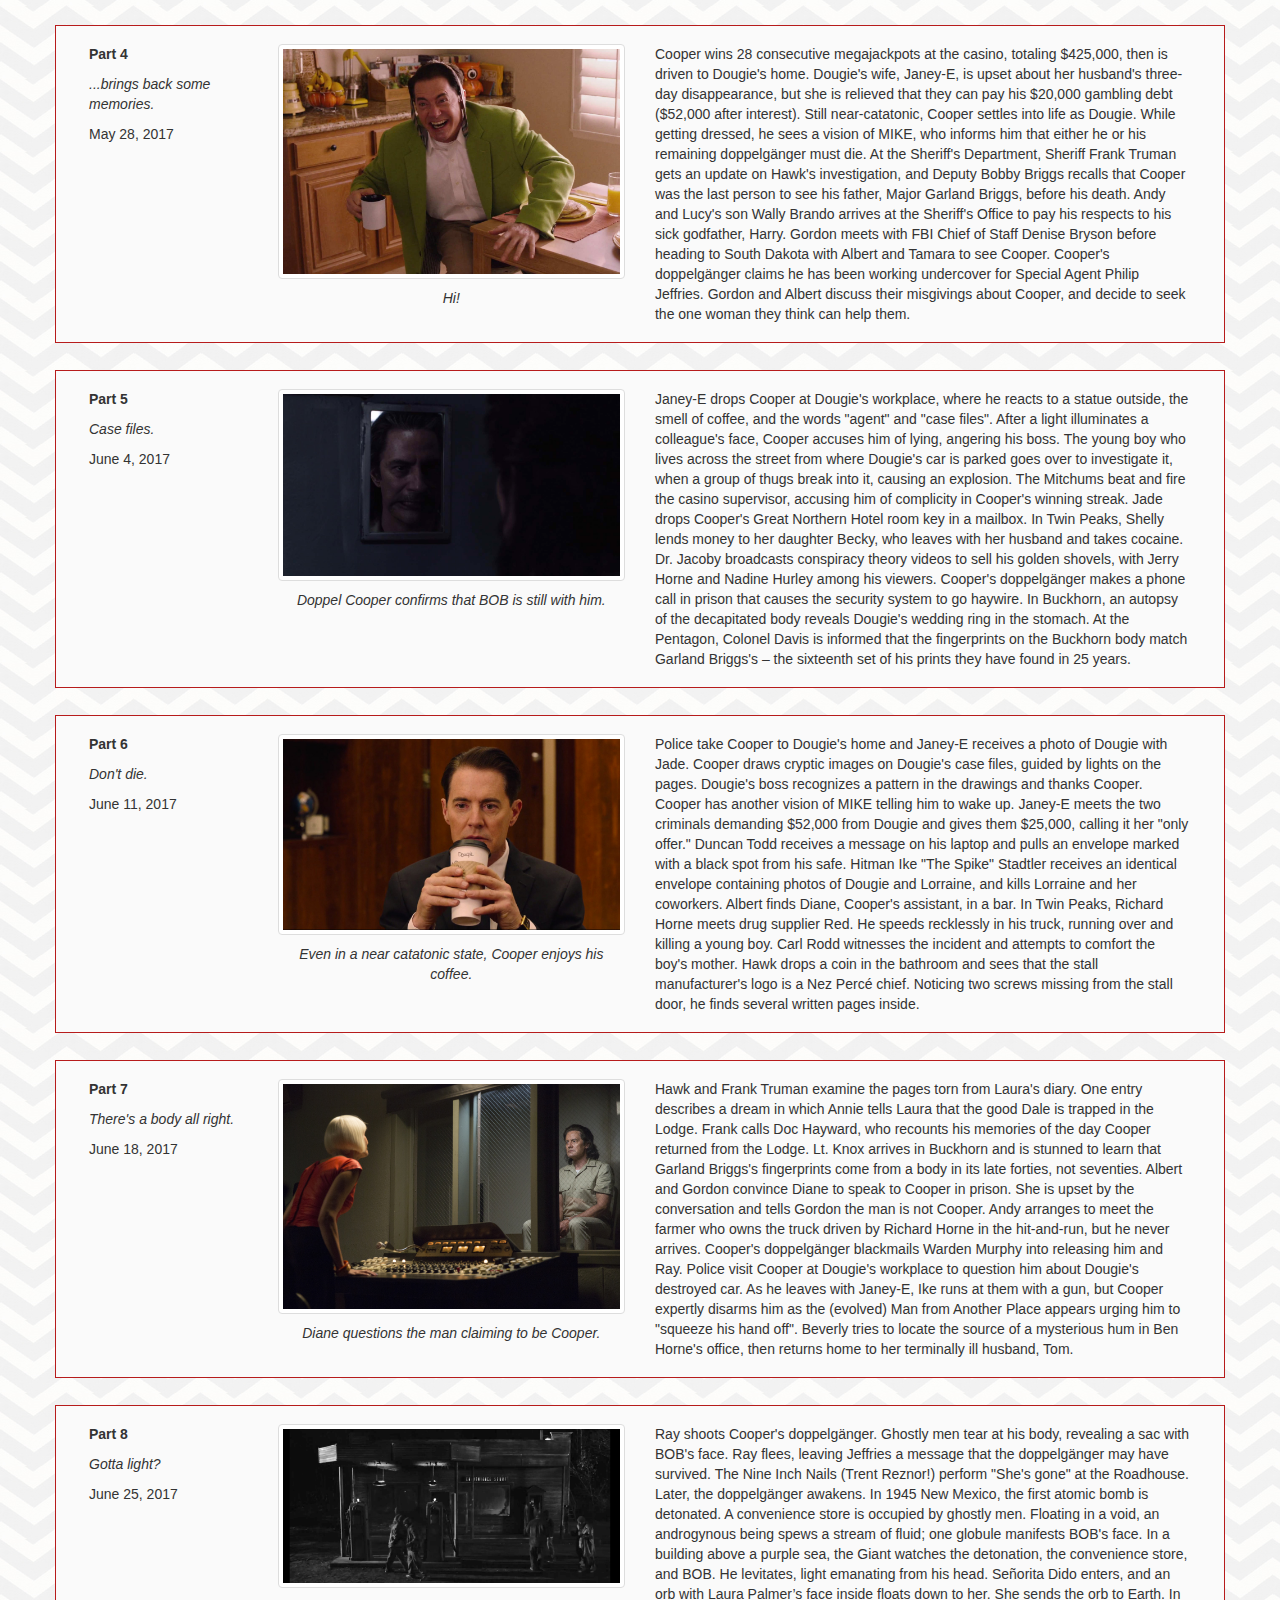
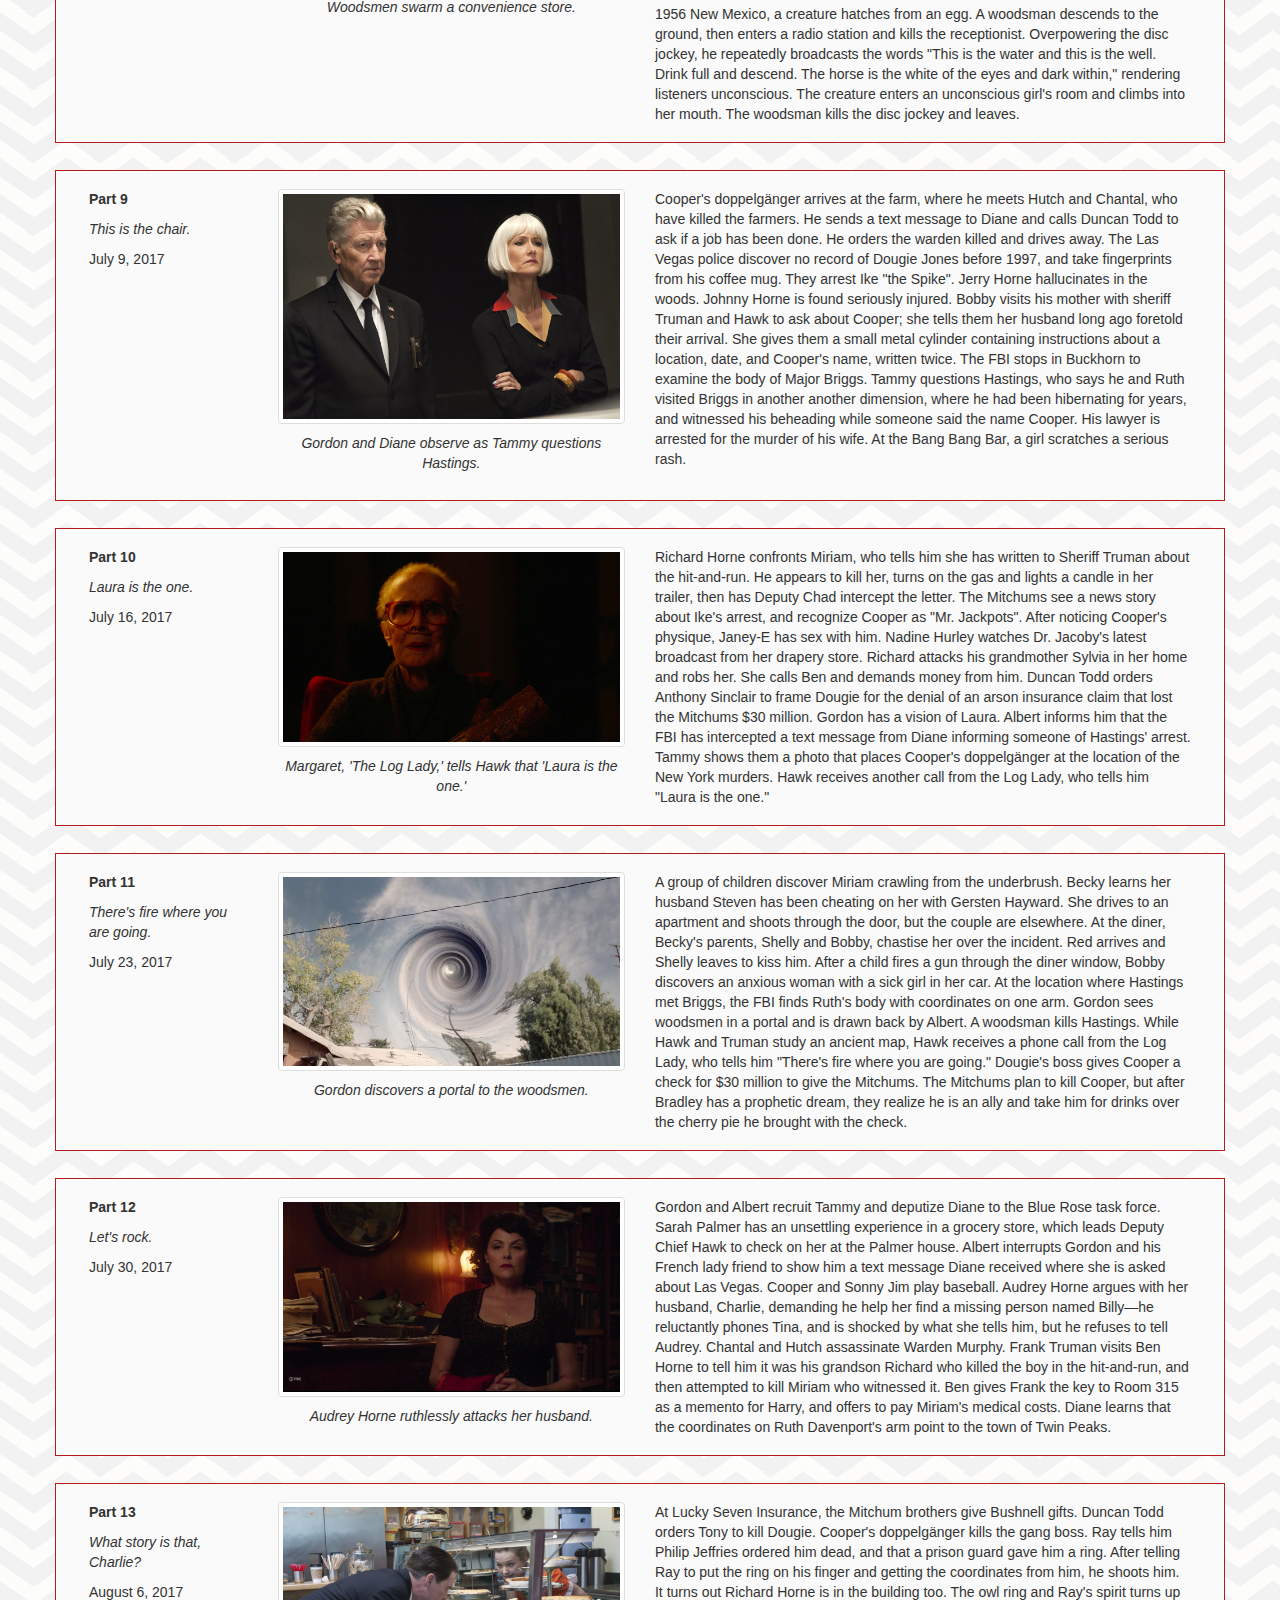
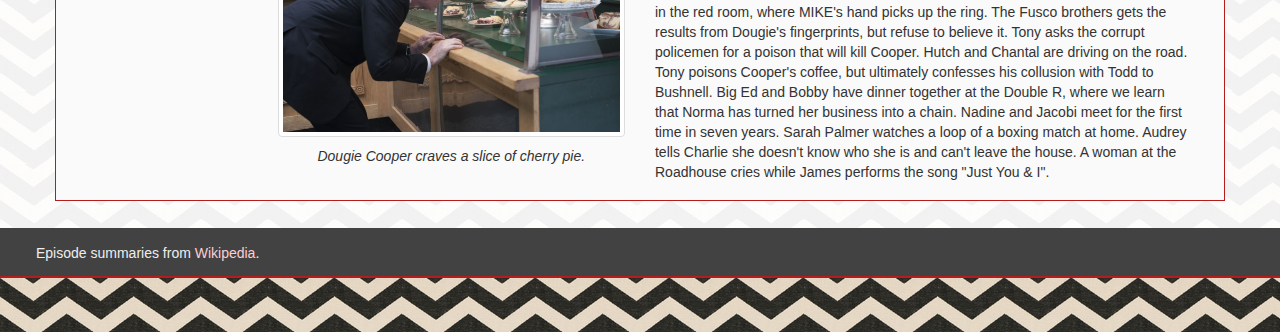
==== commit 9c7fc935: "update for episode 13" ====
--- a/index.html
+++ b/index.html
@@ -201,7 +201,7 @@
         by the conversation and tells Gordon the man is not Cooper. Andy arranges to meet the farmer who owns the truck driven by Richard
         Horne in the hit-and-run, but he never arrives. Cooper's doppelgänger blackmails Warden Murphy into releasing him and Ray. Police
         visit Cooper at Dougie's workplace to question him about Dougie's destroyed car. As he leaves with Janey-E, Ike runs at them with
-        a gun, but Cooper expertly disarms him as the Man from Another Place appears urging him to "squeeze his hand off". Beverly tries
+        a gun, but Cooper expertly disarms him as the (evolved) Man from Another Place appears urging him to "squeeze his hand off". Beverly tries
         to locate the source of a mysterious hum in Ben Horne's office, then returns home to her terminally ill husband, Tom.</div>
     </div>
     <div class="row episode">
@@ -214,7 +214,8 @@
         <img src="assets/episodes/tp8.jpg" class="img-responsive img-thumbnail figure-img" alt="Woodsmen swarm a convenience store">
         <figcaption class="figure-caption text-center">Woodsmen swarm a convenience store.</figcaption></figure></div>
       <div class="col-xs-12 col-sm-12 col-md-6">Ray shoots Cooper's doppelgänger. Ghostly men tear at his body, revealing a sac with
-        BOB's face. Ray flees, leaving Jeffries a message that the doppelgänger may have survived. Later, the doppelgänger awakens. In
+        BOB's face. Ray flees, leaving Jeffries a message that the doppelgänger may have survived.
+        The Nine Inch Nails (Trent Reznor!) perform "She's gone" at the Roadhouse. Later, the doppelgänger awakens. In
         1945 New Mexico, the first atomic bomb is detonated. A convenience store is occupied by ghostly men. Floating in a void, an androgynous
         being spews a stream of fluid; one globule manifests BOB's face. In a building above a purple sea, the Giant watches the detonation,
         the convenience store, and BOB. He levitates, light emanating from his head. Señorita Dido enters, and an orb with Laura Palmer’s
@@ -253,7 +254,7 @@
         <img src="assets/episodes/tp10.jpg" class="img-responsive img-thumbnail figure-img" alt="Margaret, 'the Log Lady', tells Hawk that 'Laura is the one'">
         <figcaption class="figure-caption text-center">Margaret, 'The Log Lady,' tells Hawk that 'Laura is the one.'</figcaption></figure></div>
       <div class="col-xs-12 col-sm-12 col-md-6">Richard Horne confronts Miriam, who tells him she has written to Sheriff Truman about the
-        hit-and-run. He kills her, turns on the gas and lights a candle in her trailer, then has Deputy Chad intercept the letter. The
+        hit-and-run. He appears to kill her, turns on the gas and lights a candle in her trailer, then has Deputy Chad intercept the letter. The
         Mitchums see a news story about Ike's arrest, and recognize Cooper as "Mr. Jackpots". After noticing Cooper's physique, Janey-E
         has sex with him. Nadine Hurley watches Dr. Jacoby's latest broadcast from her drapery store. Richard attacks his grandmother Sylvia
         in her home and robs her. She calls Ben and demands money from him. Duncan Todd orders Anthony Sinclair to frame Dougie for the
@@ -297,6 +298,25 @@
         Frank the key to Room 315 as a memento for Harry, and offers to pay Miriam's medical costs. Diane learns that the coordinates on Ruth
         Davenport's arm point to the town of Twin Peaks.</div>
     </div>
+    <div class="row episode">
+      <div class="col-xs-12 col-sm-3 col-md-2">
+        <p><b>Part 13</b></p>
+        <p><i>What story is that, Charlie?</i></p>
+        <p>August 6, 2017</p>
+      </div>
+      <div class="col-xs-12 col-sm-9 col-md-4"><figure class="figure">
+        <img src="assets/episodes/tp13.jpg" class="img-responsive img-thumbnail figure-img" alt="Dougie Cooper craves a slice of cherry pie">
+        <figcaption class="figure-caption text-center">Dougie Cooper craves a slice of cherry pie.</figcaption></figure></div>
+      <div class="col-xs-12 col-sm-12 col-md-6">At Lucky Seven Insurance, the Mitchum brothers give Bushnell gifts. Duncan Todd orders Tony
+        to kill Dougie. Cooper's doppelgänger kills the gang boss. Ray tells him Philip Jeffries ordered him dead, and that a prison guard gave
+        him a ring. After telling Ray to put the ring on his finger and getting the coordinates from him, he shoots him. It turns out Richard
+        Horne is in the building too. The owl ring and Ray's spirit turns up in the red room, where MIKE's hand picks up the ring. The Fusco
+        brothers gets the results from Dougie's fingerprints, but refuse to believe it. Tony asks the corrupt policemen for a poison that will
+        kill Cooper. Hutch and Chantal are driving on the road. Tony poisons Cooper's coffee, but ultimately confesses his collusion with Todd
+        to Bushnell. Big Ed and Bobby have dinner together at the Double R, where we learn that Norma has turned her business into a chain.
+        Nadine and Jacobi meet for the first time in seven years. Sarah Palmer watches a loop of a boxing match at home. Audrey tells Charlie she
+        doesn't know who she is and can't leave the house. A woman at the Roadhouse cries while James performs the song "Just You & I".</div>
+    </div>
   </div>
 
   <footer>
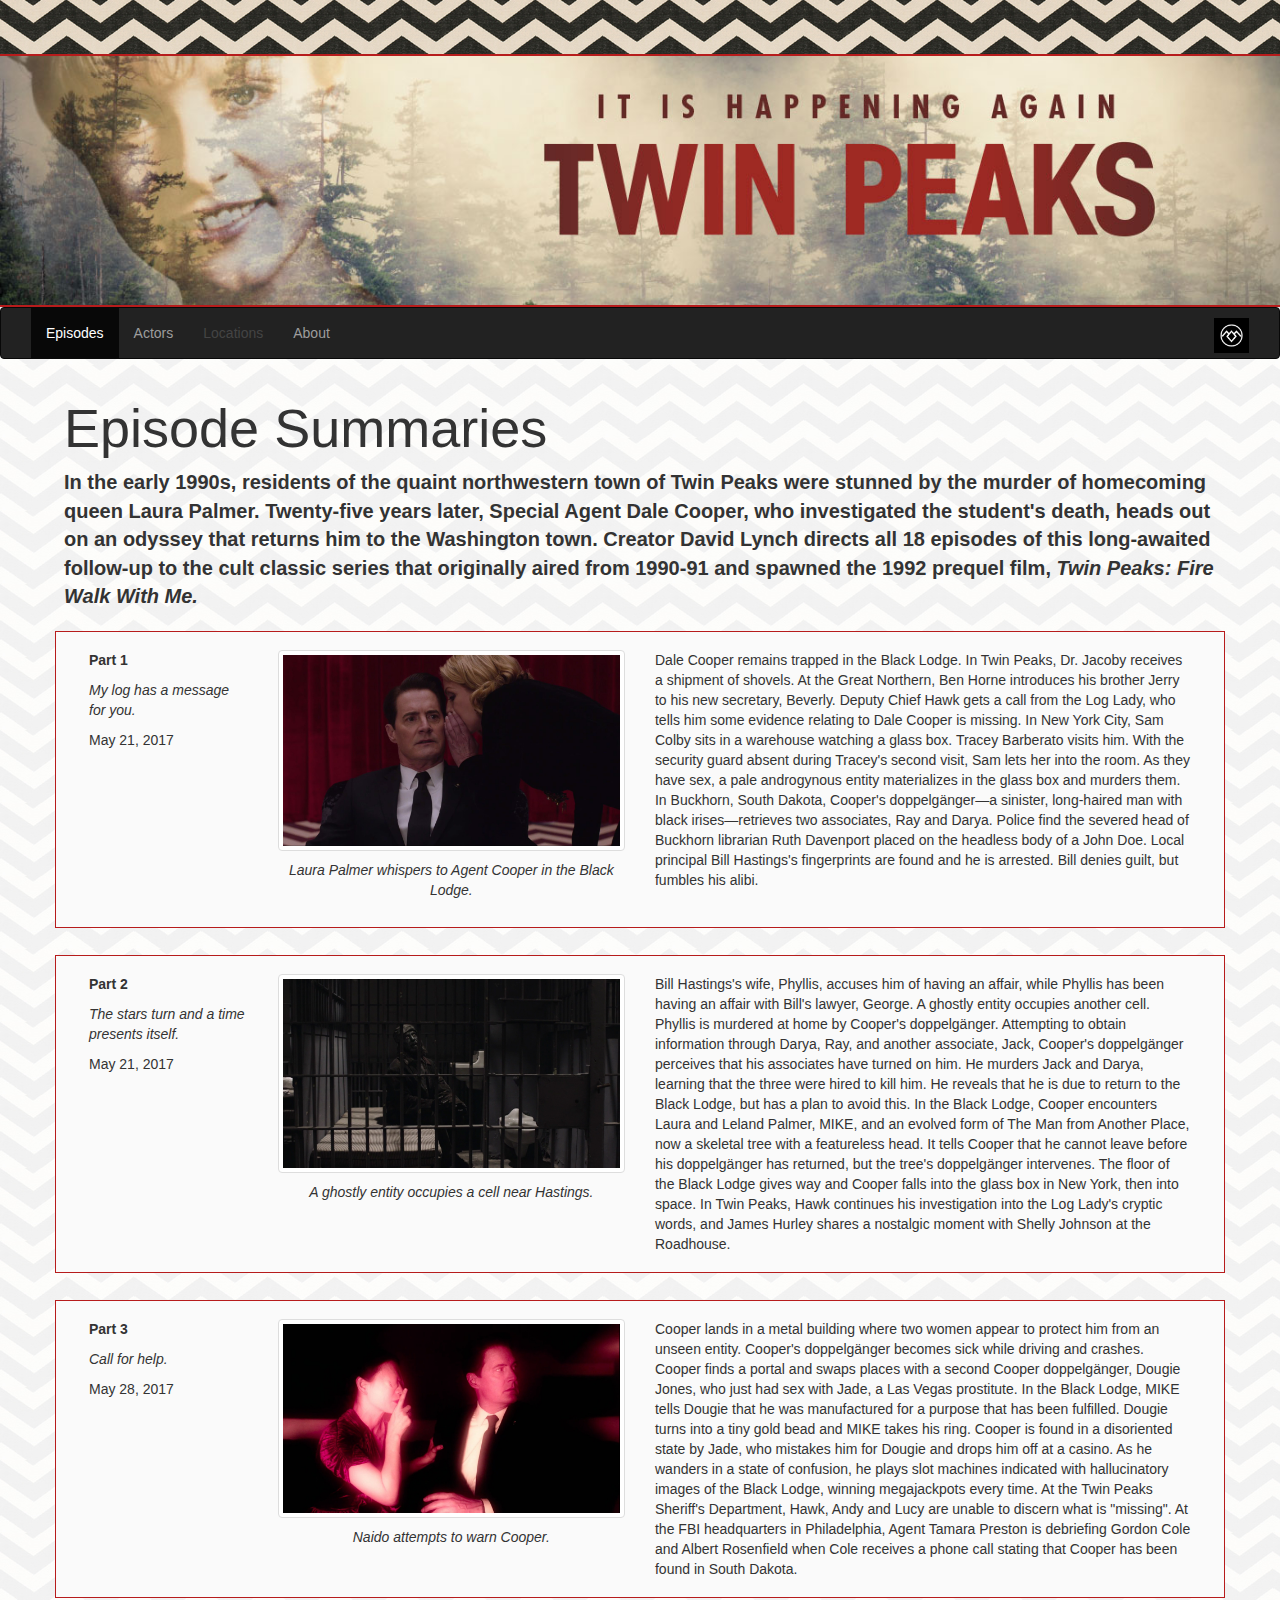
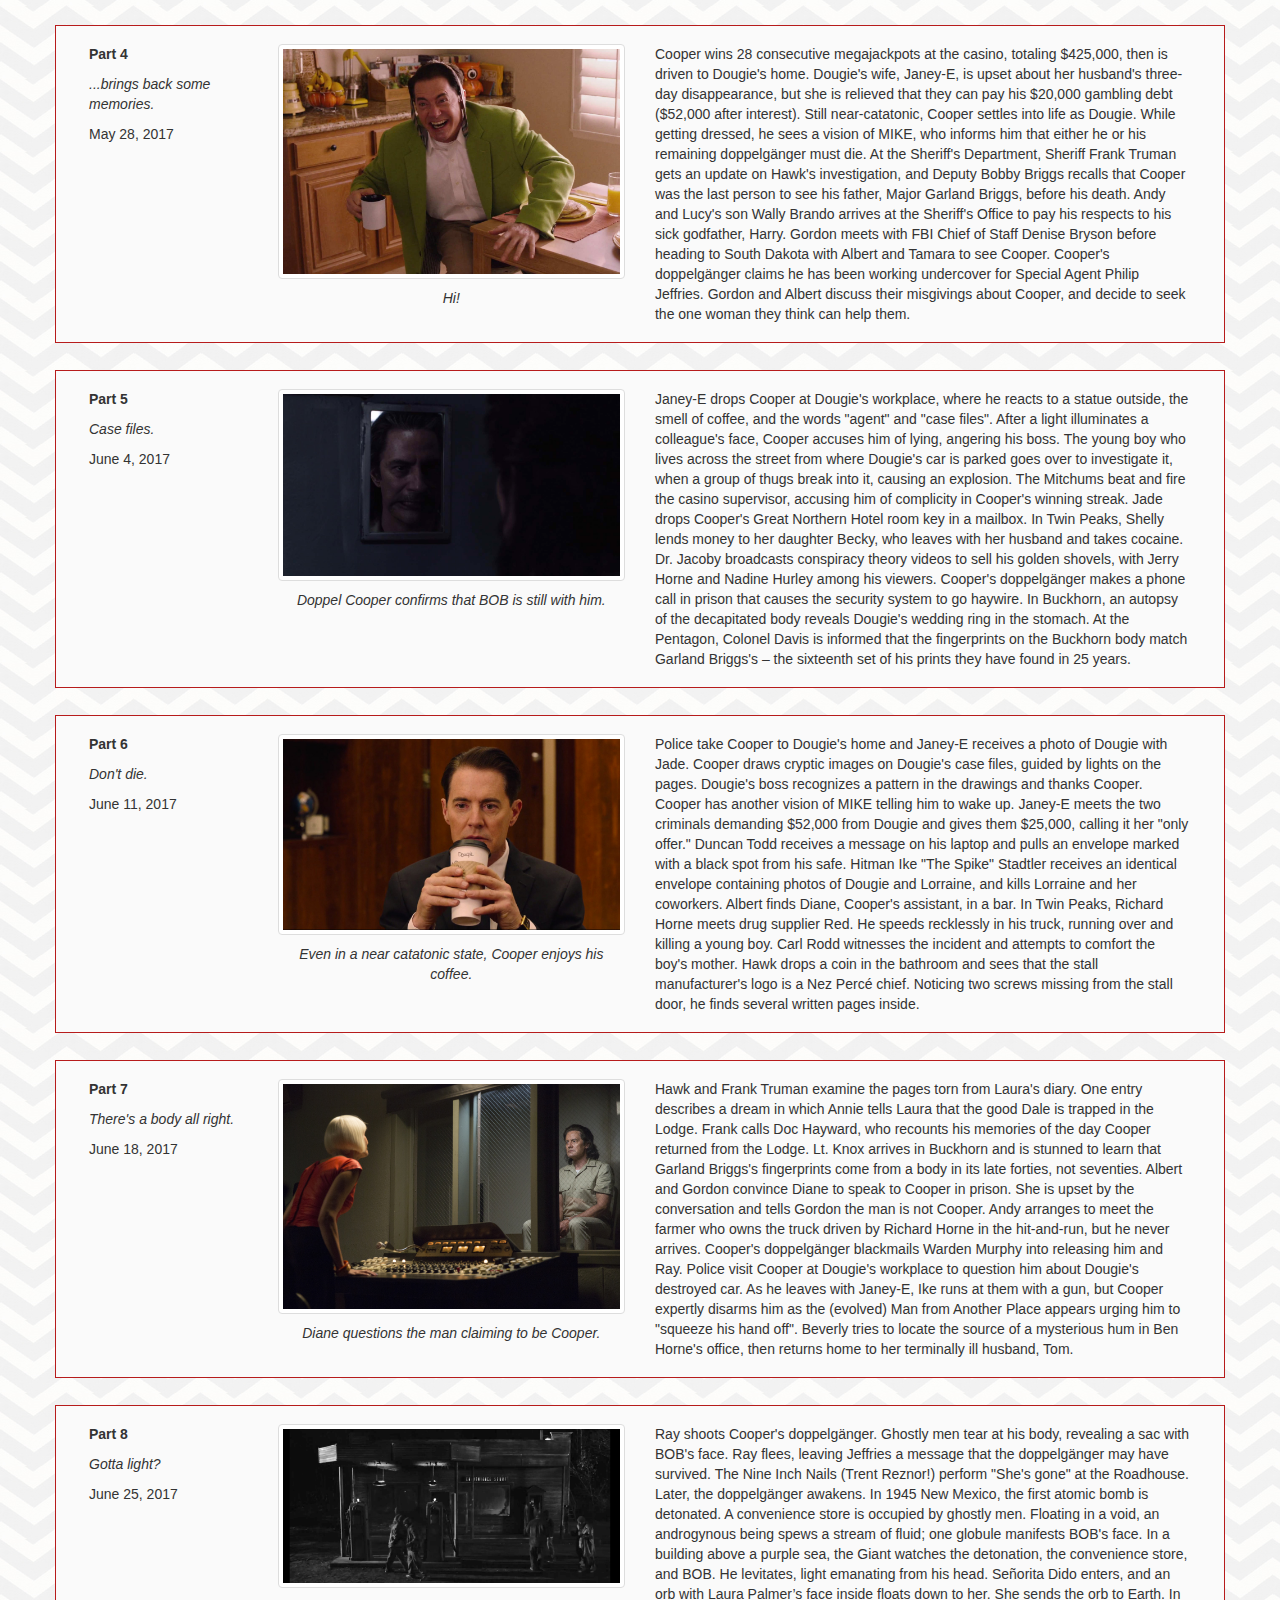
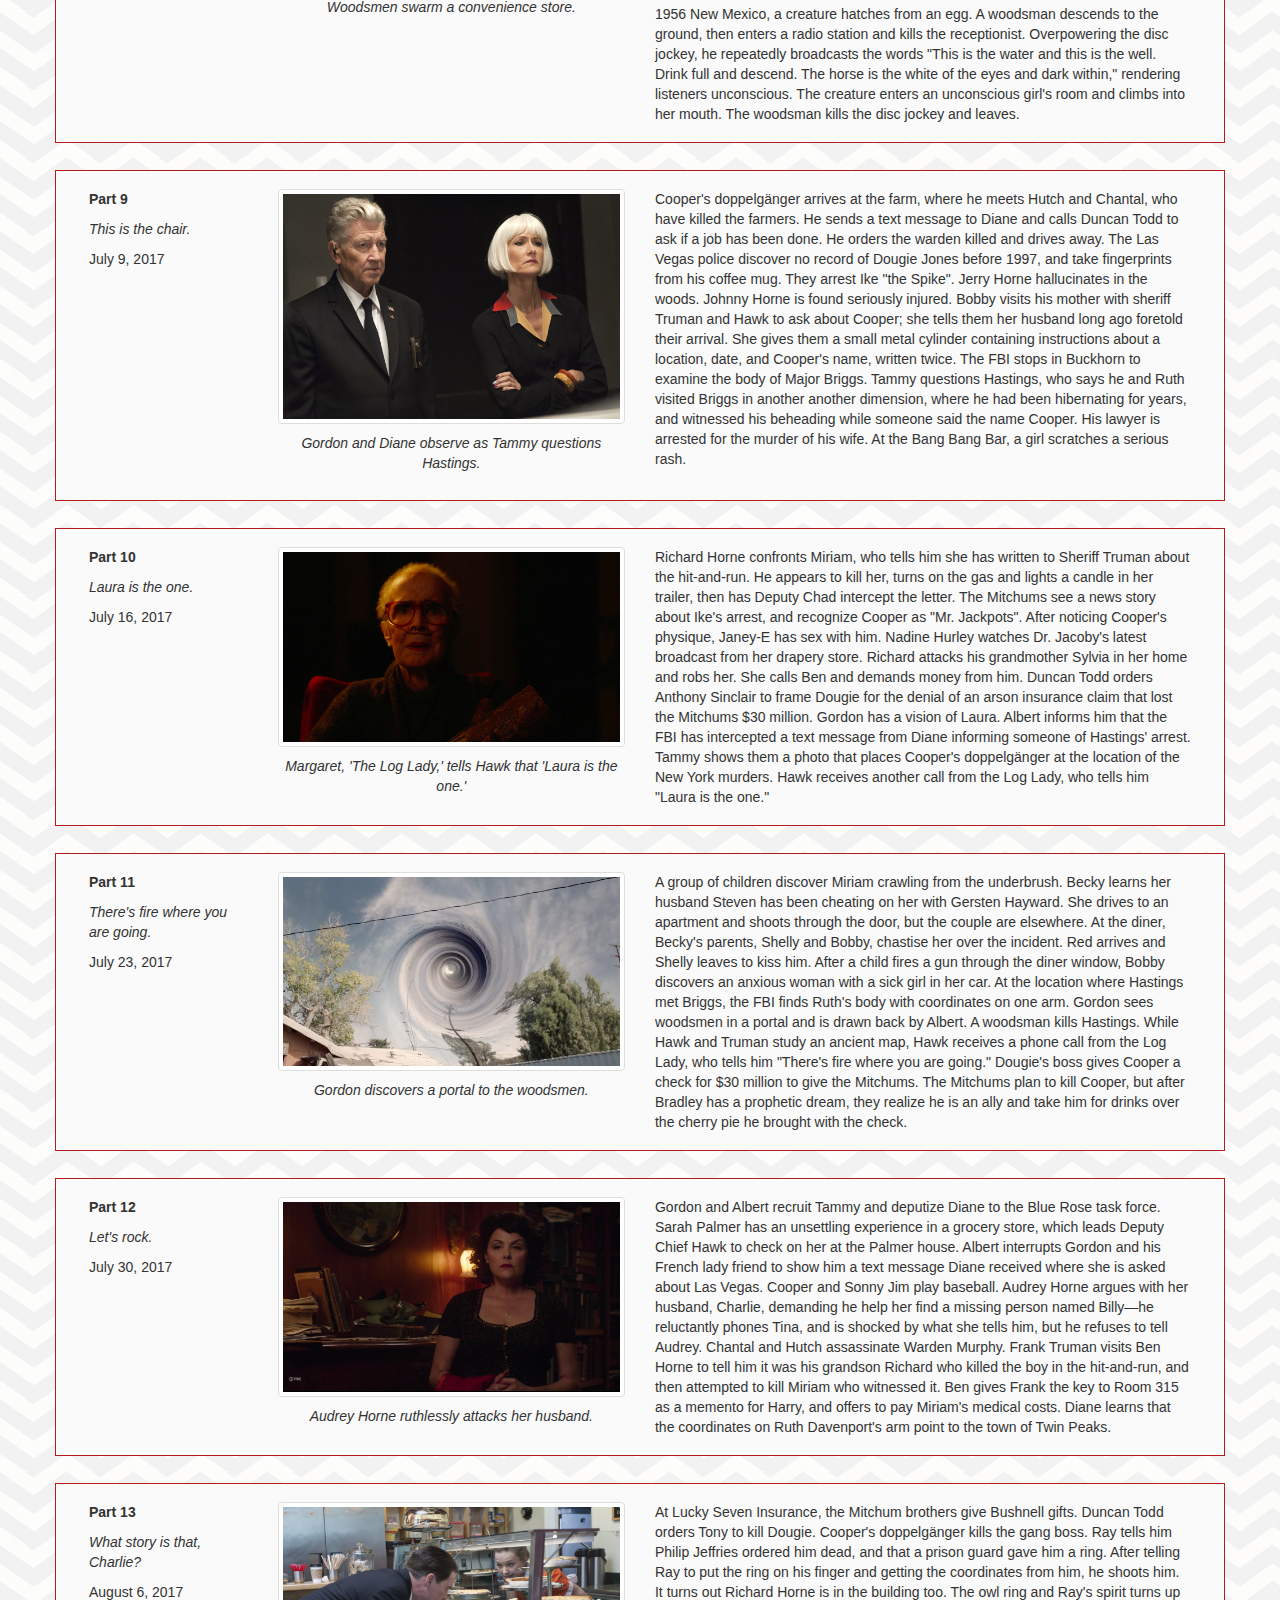
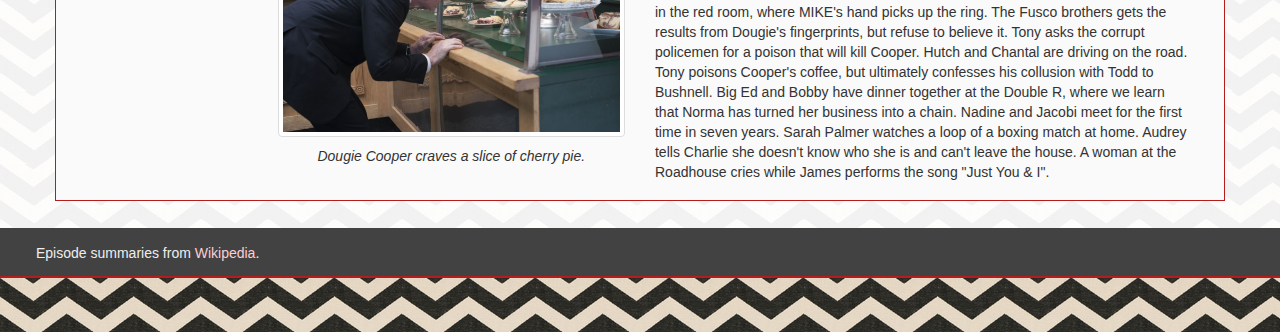
==== commit b9141ed7: "update image for part 2" ====
--- a/index.html
+++ b/index.html
@@ -95,8 +95,8 @@
         <p>May 21, 2017</p>
       </div>
       <div class="col-xs-12 col-sm-9 col-md-4"><figure class="figure">
-        <img src="assets/episodes/tp2.jpg" class="img-responsive img-thumbnail figure-img" alt="A horrifying entity appears in the glass box">
-        <figcaption class="figure-caption text-center">A horrifying entity appears in the glass box.</figcaption></figure></div>
+        <img src="assets/episodes/tp2.jpg" class="img-responsive img-thumbnail figure-img" alt="A ghostly entity occupies a cell near Hastings">
+        <figcaption class="figure-caption text-center">A ghostly entity occupies a cell near Hastings.</figcaption></figure></div>
       <div class="col-xs-12 col-sm-12 col-md-6">Bill Hastings's wife, Phyllis, accuses him of having an affair, while Phyllis has
         been having an affair with Bill's lawyer, George. A ghostly entity occupies another cell. Phyllis is murdered at home by
         Cooper's doppelgänger. Attempting to obtain information through Darya, Ray, and another associate, Jack, Cooper's
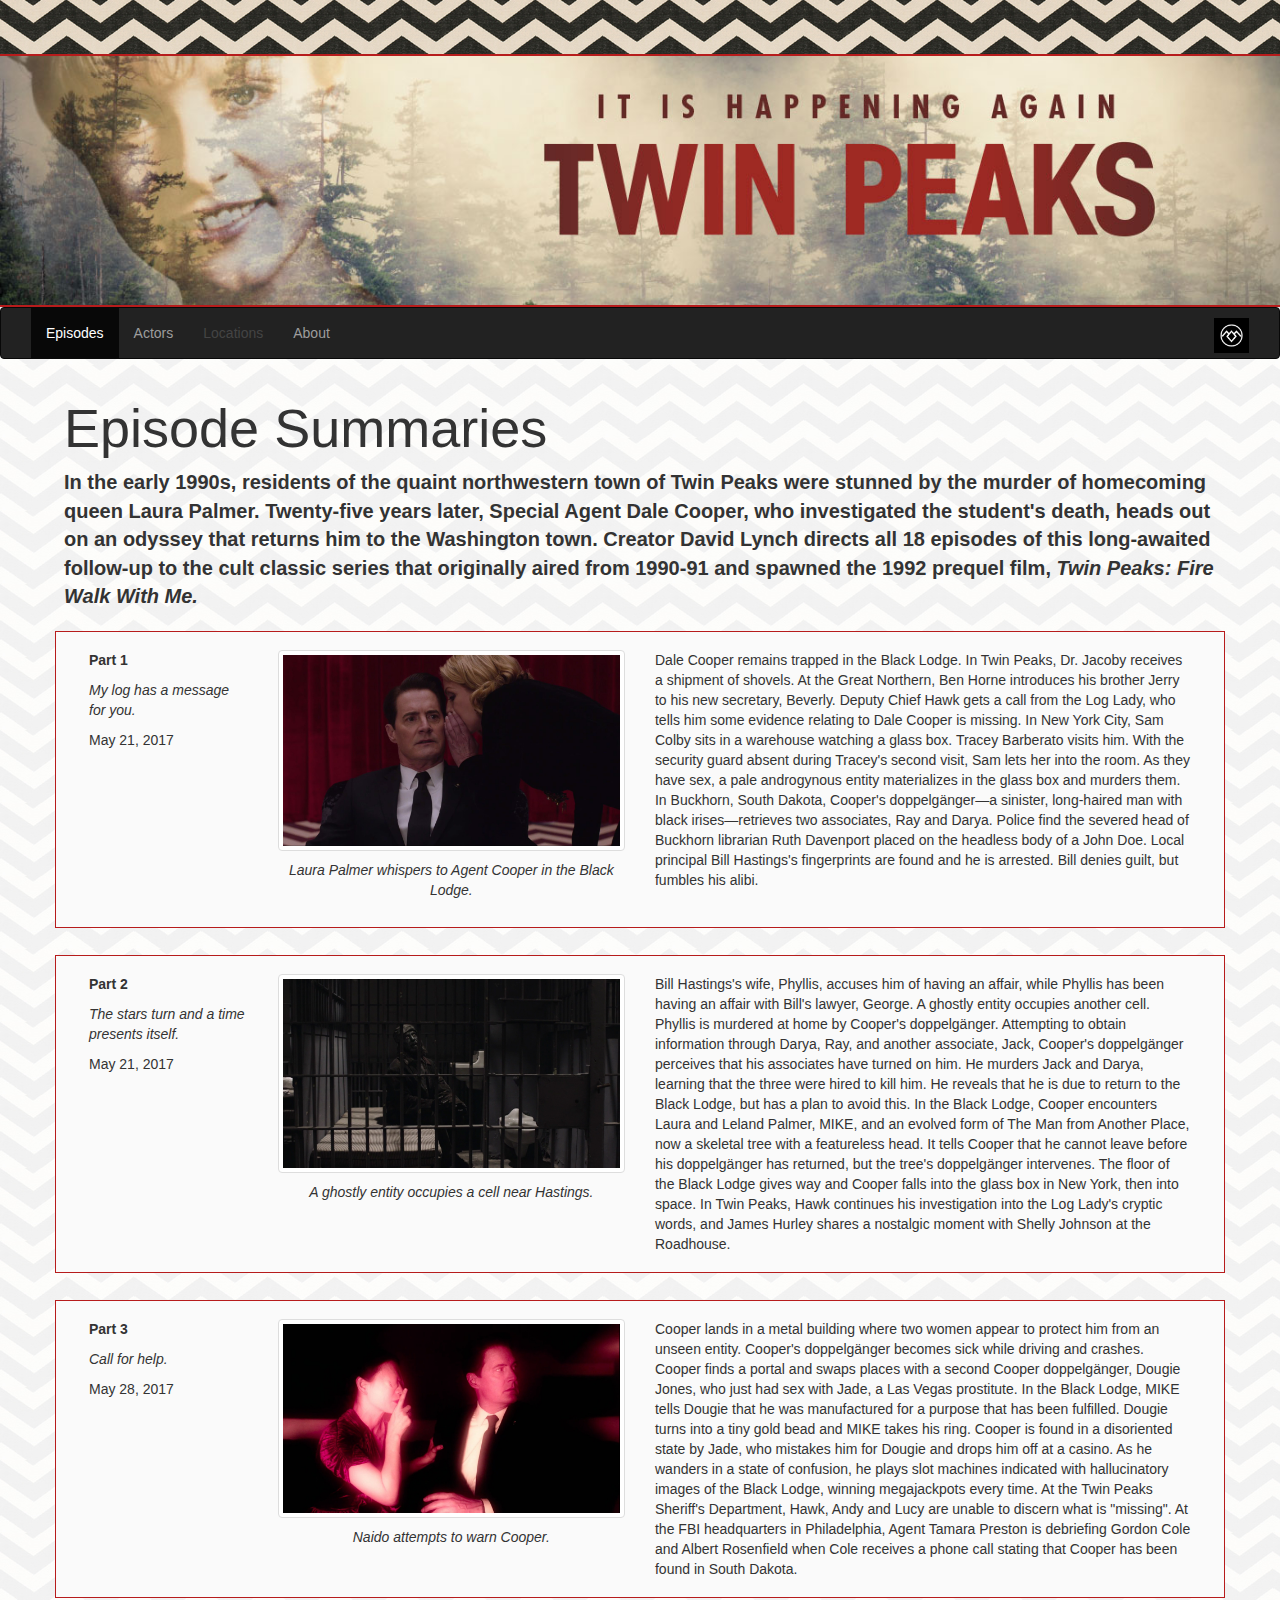
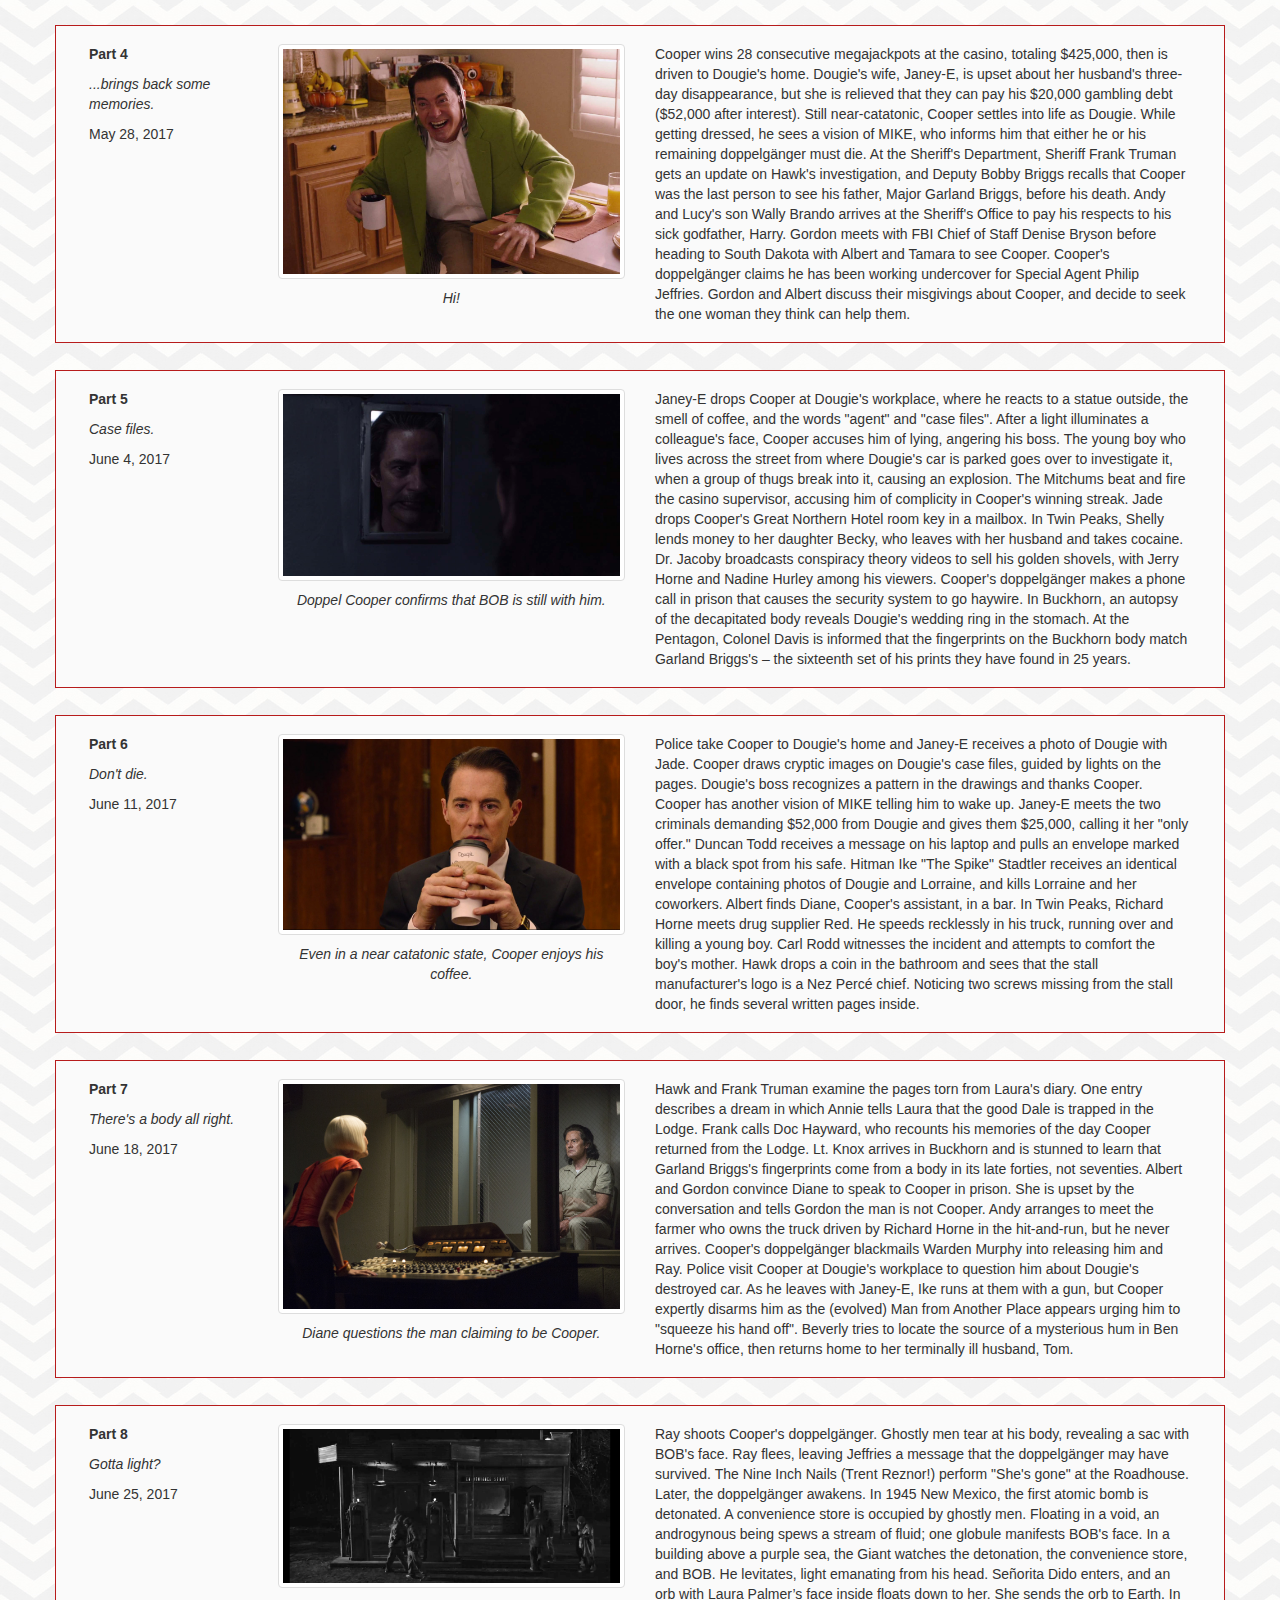
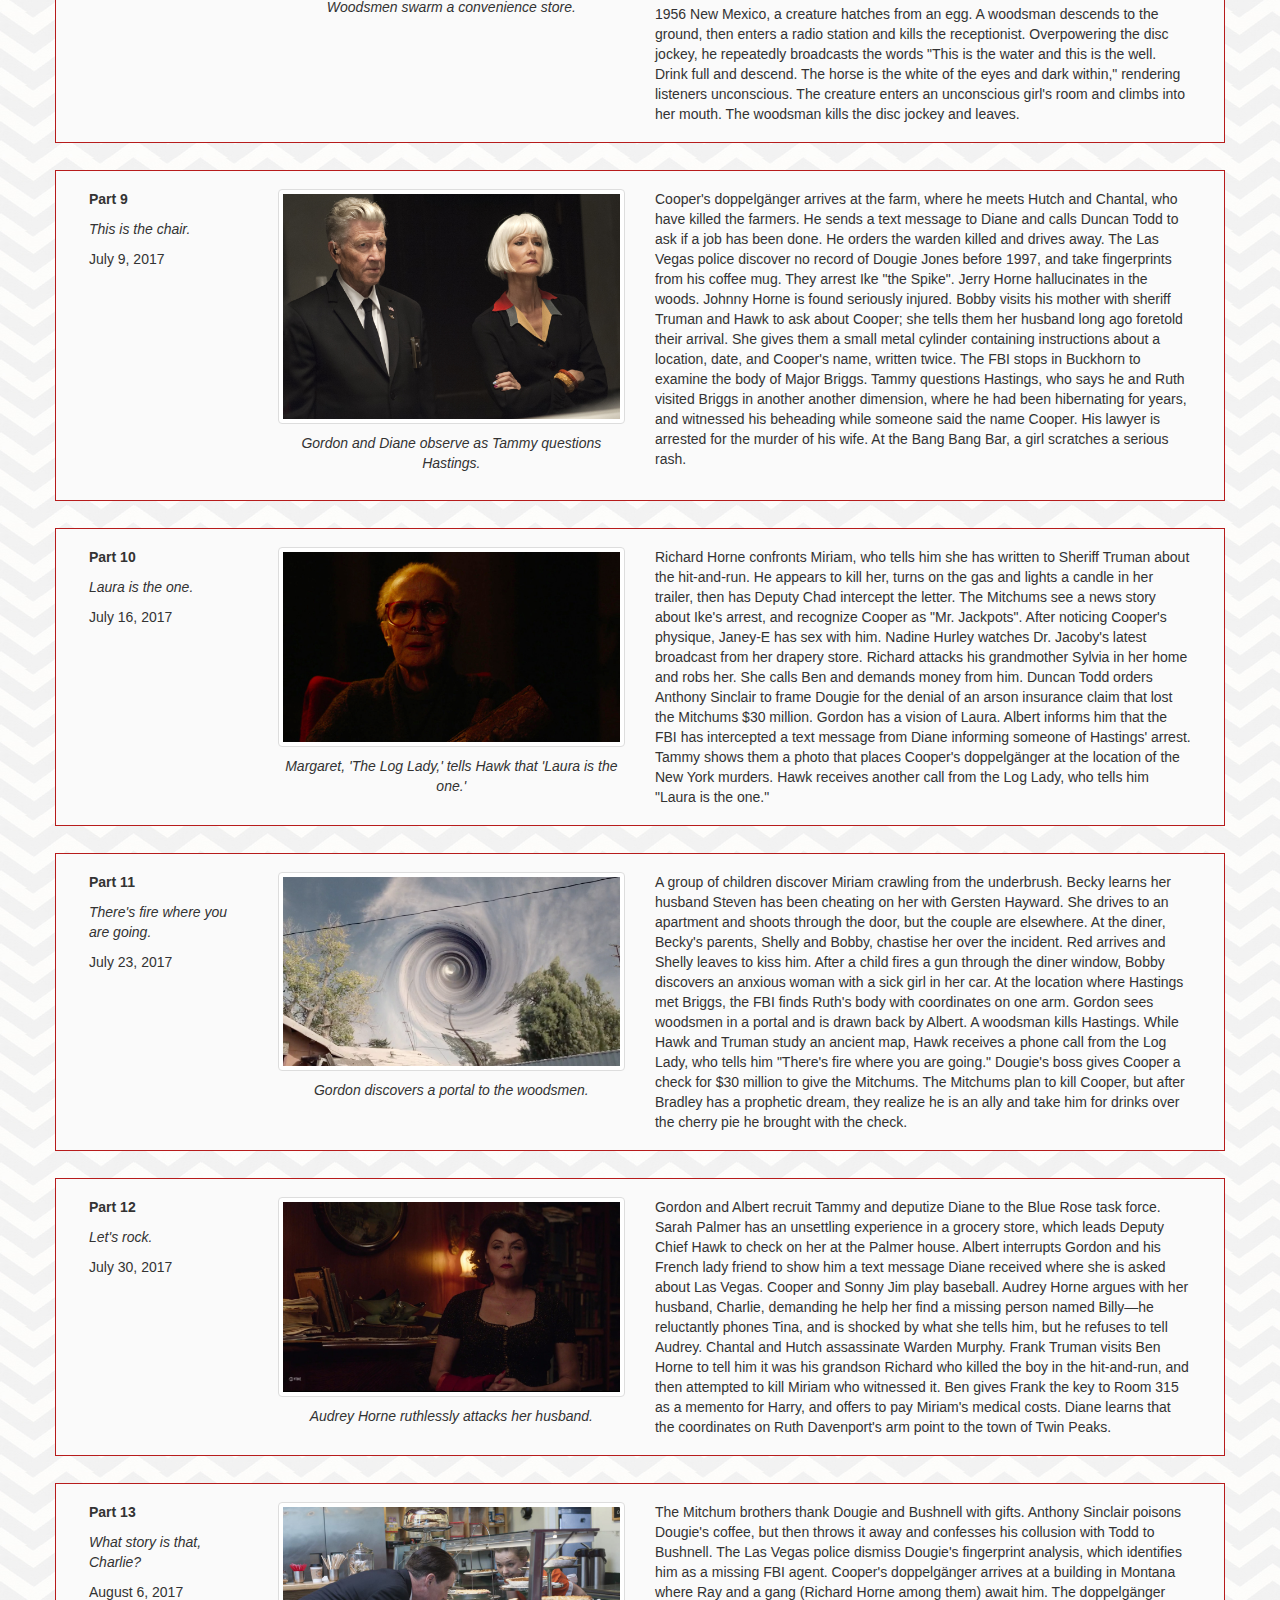
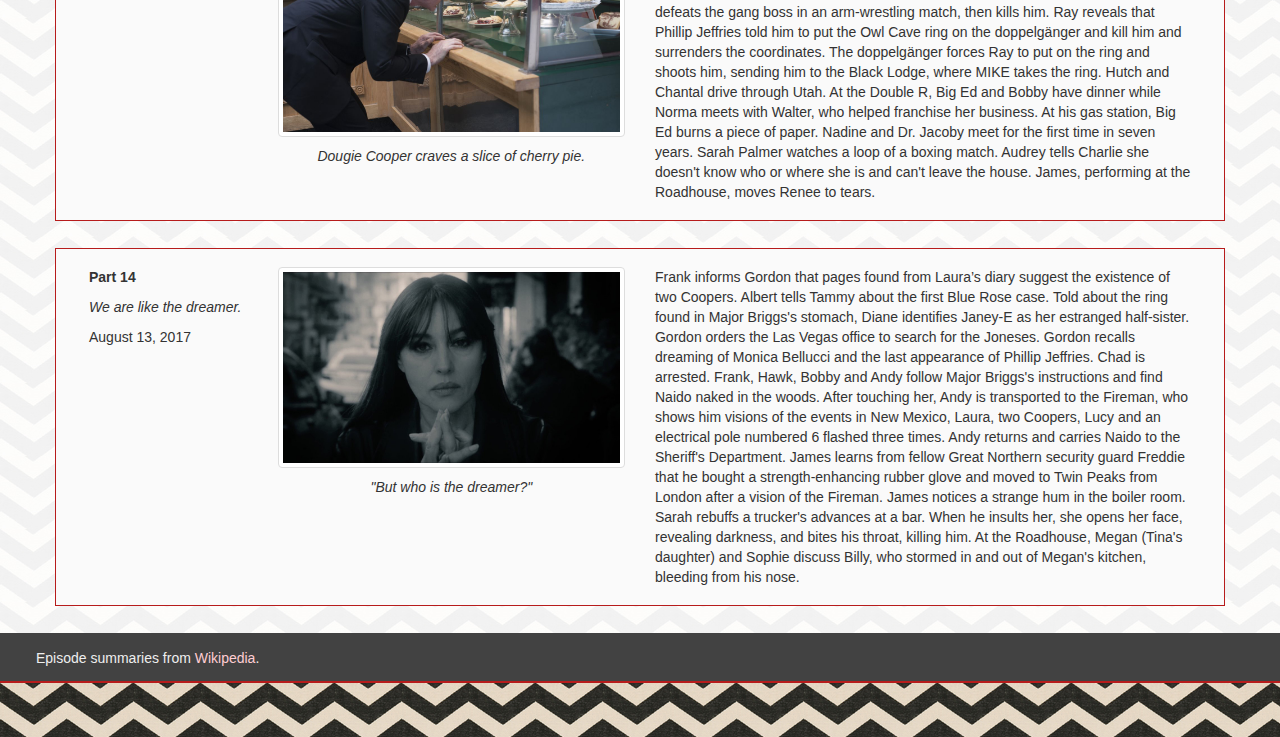
==== commit a4da2ece: "update for part 14" ====
--- a/index.html
+++ b/index.html
@@ -307,15 +307,35 @@
       <div class="col-xs-12 col-sm-9 col-md-4"><figure class="figure">
         <img src="assets/episodes/tp13.jpg" class="img-responsive img-thumbnail figure-img" alt="Dougie Cooper craves a slice of cherry pie">
         <figcaption class="figure-caption text-center">Dougie Cooper craves a slice of cherry pie.</figcaption></figure></div>
-      <div class="col-xs-12 col-sm-12 col-md-6">At Lucky Seven Insurance, the Mitchum brothers give Bushnell gifts. Duncan Todd orders Tony
-        to kill Dougie. Cooper's doppelgänger kills the gang boss. Ray tells him Philip Jeffries ordered him dead, and that a prison guard gave
-        him a ring. After telling Ray to put the ring on his finger and getting the coordinates from him, he shoots him. It turns out Richard
-        Horne is in the building too. The owl ring and Ray's spirit turns up in the red room, where MIKE's hand picks up the ring. The Fusco
-        brothers gets the results from Dougie's fingerprints, but refuse to believe it. Tony asks the corrupt policemen for a poison that will
-        kill Cooper. Hutch and Chantal are driving on the road. Tony poisons Cooper's coffee, but ultimately confesses his collusion with Todd
-        to Bushnell. Big Ed and Bobby have dinner together at the Double R, where we learn that Norma has turned her business into a chain.
-        Nadine and Jacobi meet for the first time in seven years. Sarah Palmer watches a loop of a boxing match at home. Audrey tells Charlie she
-        doesn't know who she is and can't leave the house. A woman at the Roadhouse cries while James performs the song "Just You & I".</div>
+      <div class="col-xs-12 col-sm-12 col-md-6">The Mitchum brothers thank Dougie and Bushnell with gifts. Anthony Sinclair poisons Dougie's coffee,
+        but then throws it away and confesses his collusion with Todd to Bushnell. The Las Vegas police dismiss Dougie's fingerprint analysis, which
+        identifies him as a missing FBI agent. Cooper's doppelgänger arrives at a building in Montana where Ray and a gang (Richard Horne among them)
+        await him. The doppelgänger defeats the gang boss in an arm-wrestling match, then kills him. Ray reveals that Phillip Jeffries told him to put
+        the Owl Cave ring on the doppelgänger and kill him and surrenders the coordinates. The doppelgänger forces Ray to put on the ring and shoots him,
+        sending him to the Black Lodge, where MIKE takes the ring. Hutch and Chantal drive through Utah. At the Double R, Big Ed and Bobby have dinner
+        while Norma meets with Walter, who helped franchise her business. At his gas station, Big Ed burns a piece of paper. Nadine and Dr. Jacoby meet
+        for the first time in seven years. Sarah Palmer watches a loop of a boxing match. Audrey tells Charlie she doesn't know who or where she is and
+        can't leave the house. James, performing at the Roadhouse, moves Renee to tears.</div>
+    </div>
+    <div class="row episode">
+      <div class="col-xs-12 col-sm-3 col-md-2">
+        <p><b>Part 14</b></p>
+        <p><i>We are like the dreamer.</i></p>
+        <p>August 13, 2017</p>
+      </div>
+      <div class="col-xs-12 col-sm-9 col-md-4"><figure class="figure">
+        <img src="assets/episodes/tp14.jpg" class="img-responsive img-thumbnail figure-img" alt="But who is the dreamer?">
+        <figcaption class="figure-caption text-center">"But who is the dreamer?"</figcaption></figure></div>
+      <div class="col-xs-12 col-sm-12 col-md-6">Frank informs Gordon that pages found from Laura’s diary suggest the existence of two Coopers. Albert
+        tells Tammy about the first Blue Rose case. Told about the ring found in Major Briggs's stomach, Diane identifies Janey-E as her estranged
+        half-sister. Gordon orders the Las Vegas office to search for the Joneses. Gordon recalls dreaming of Monica Bellucci and the last appearance of
+         Phillip Jeffries. Chad is arrested. Frank, Hawk, Bobby and Andy follow Major Briggs's instructions and find Naido naked in the woods. After
+         touching her, Andy is transported to the Fireman, who shows him visions of the events in New Mexico, Laura, two Coopers, Lucy and an electrical
+         pole numbered 6 flashed three times. Andy returns and carries Naido to the Sheriff's Department. James learns from fellow Great Northern
+         security guard Freddie that he bought a strength-enhancing rubber glove and moved to Twin Peaks from London after a vision of the Fireman.
+         James notices a strange hum in the boiler room. Sarah rebuffs a trucker's advances at a bar. When he insults her, she opens her face, revealing
+         darkness, and bites his throat, killing him. At the Roadhouse, Megan (Tina's daughter) and Sophie discuss Billy, who stormed in and out of
+         Megan's kitchen, bleeding from his nose.</div>
     </div>
   </div>
 
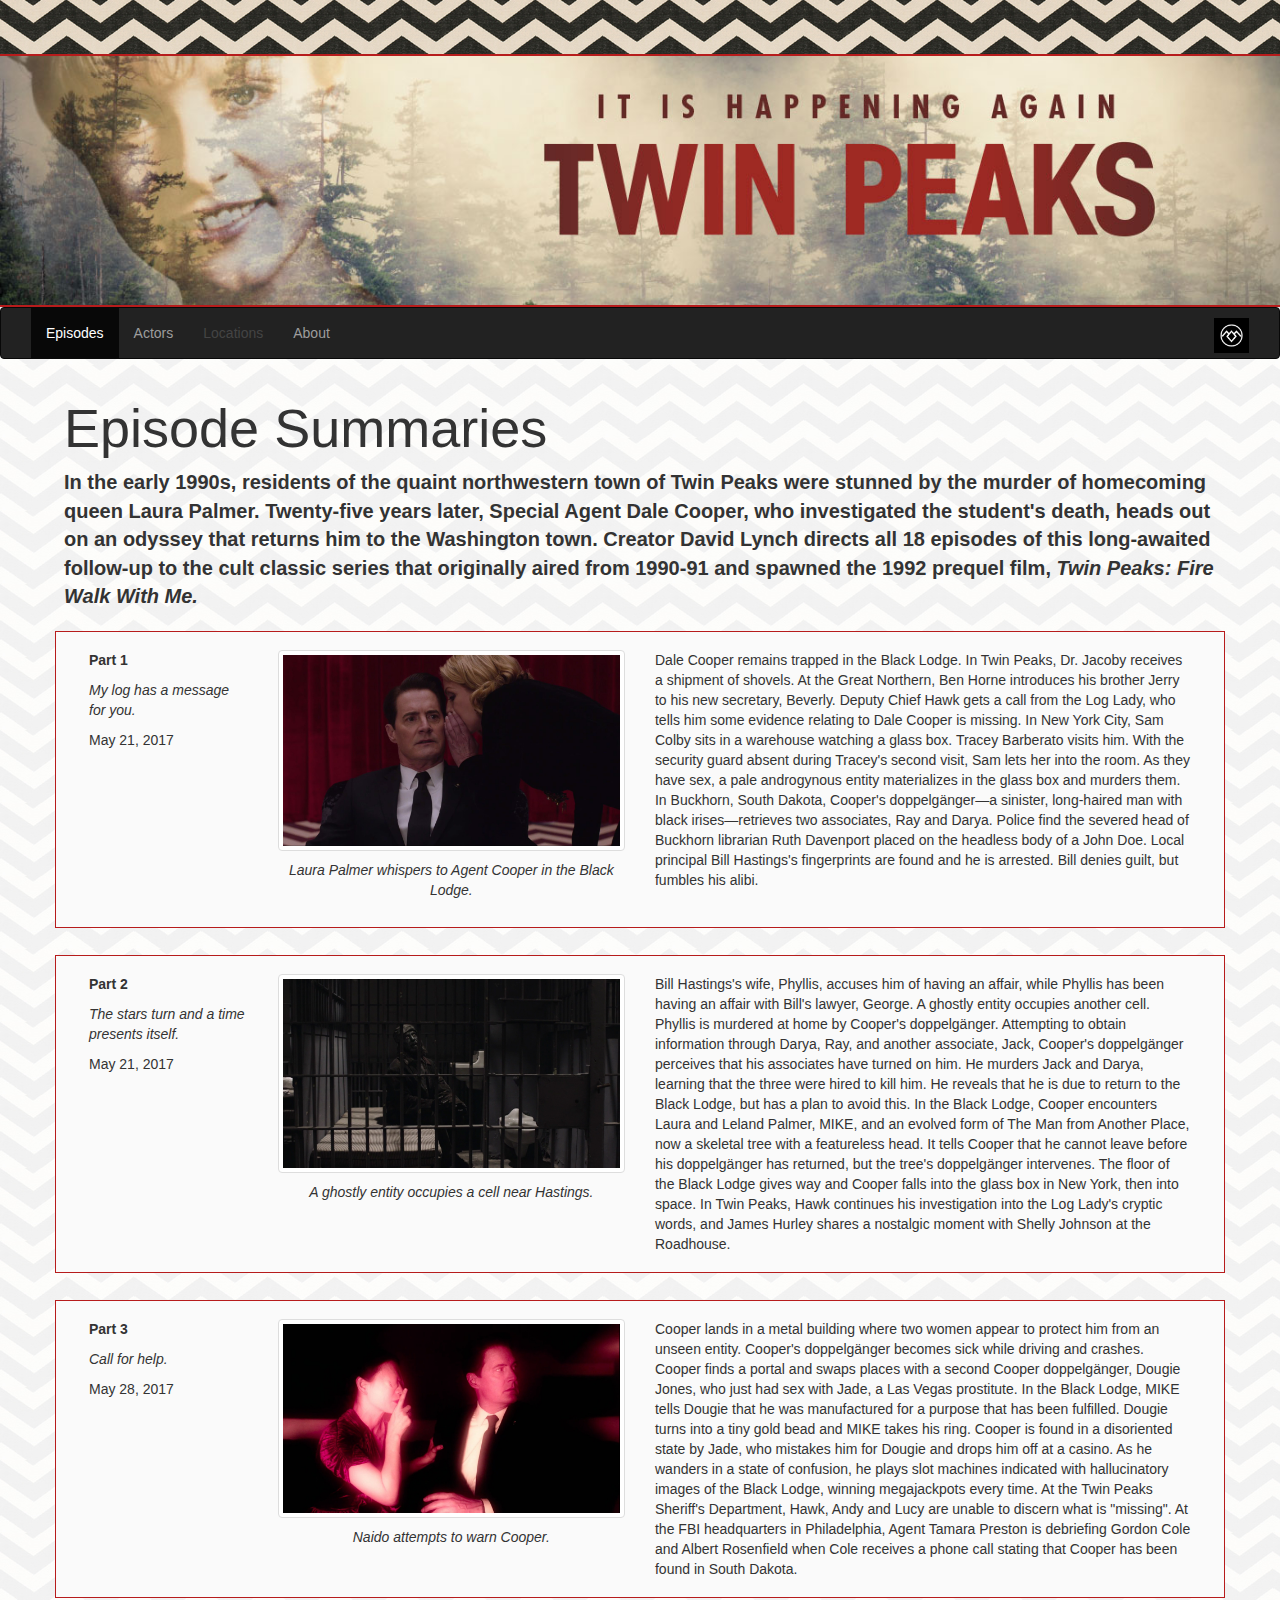
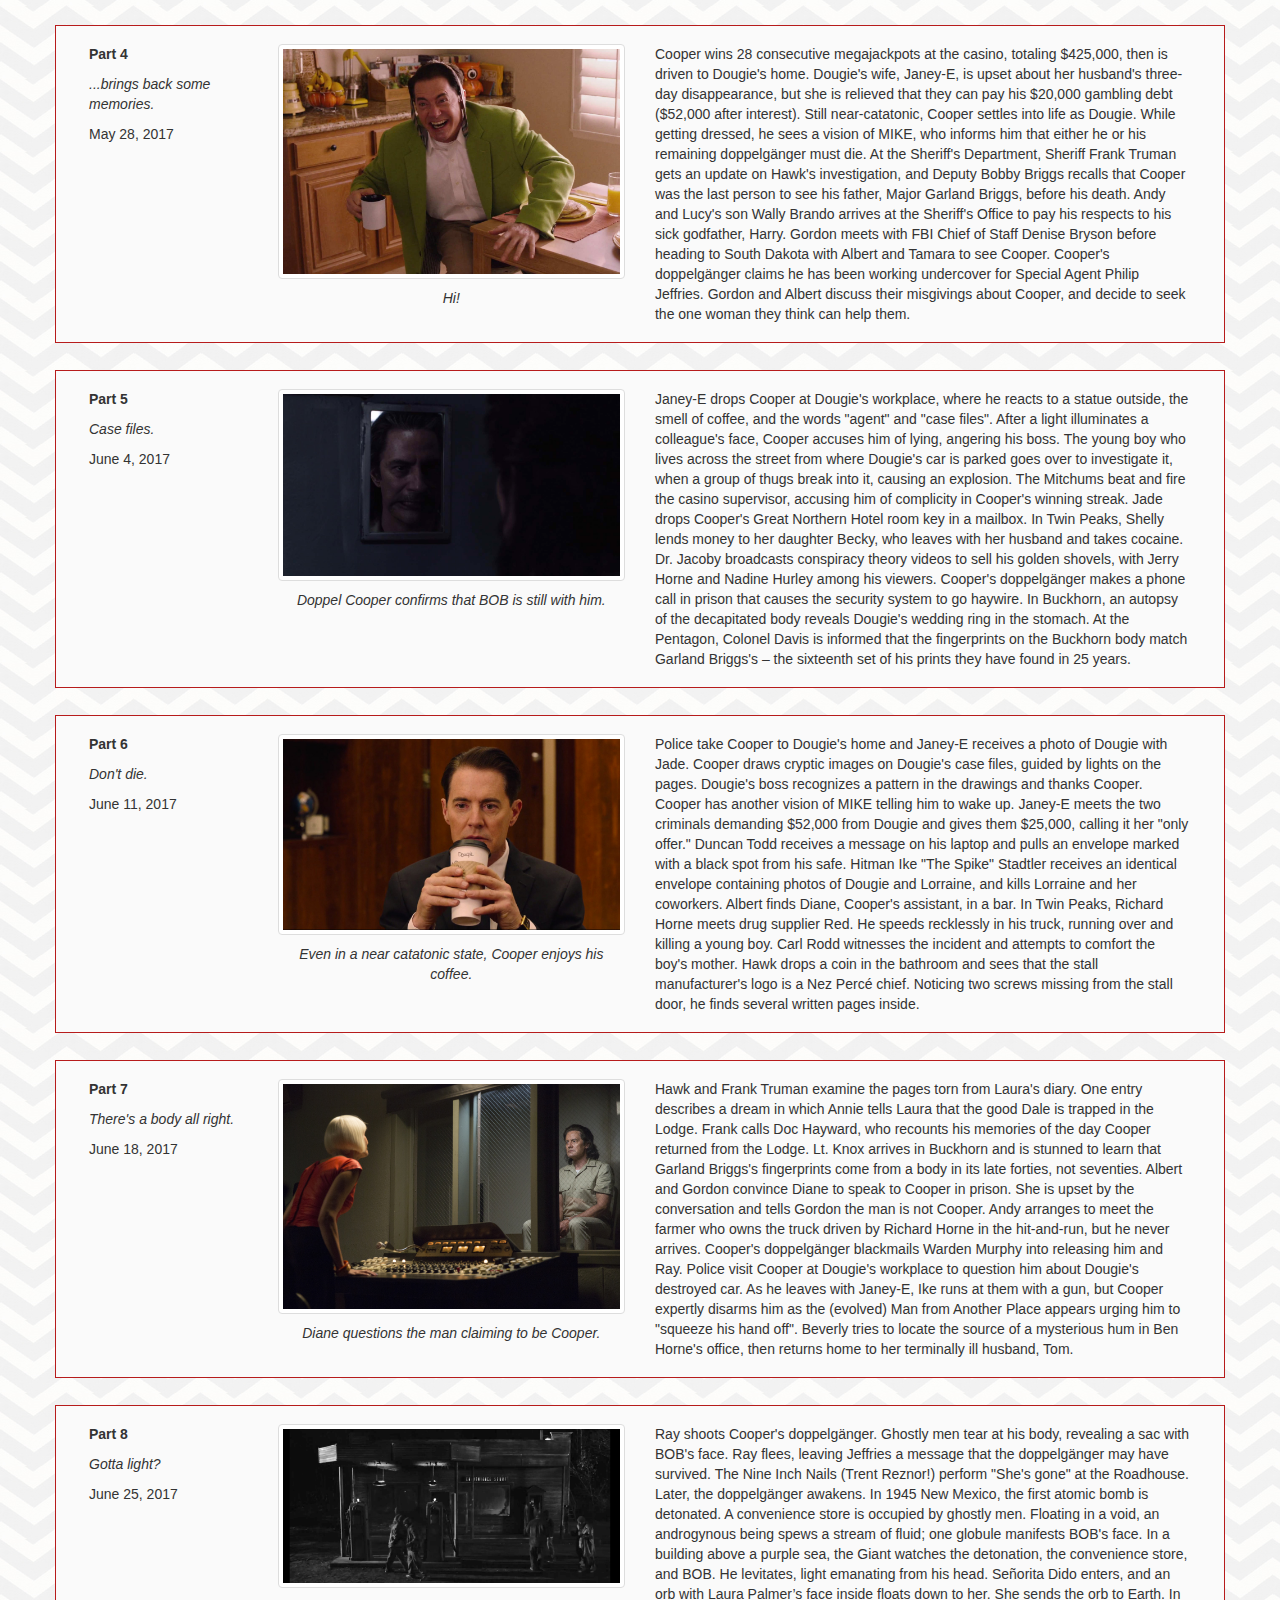
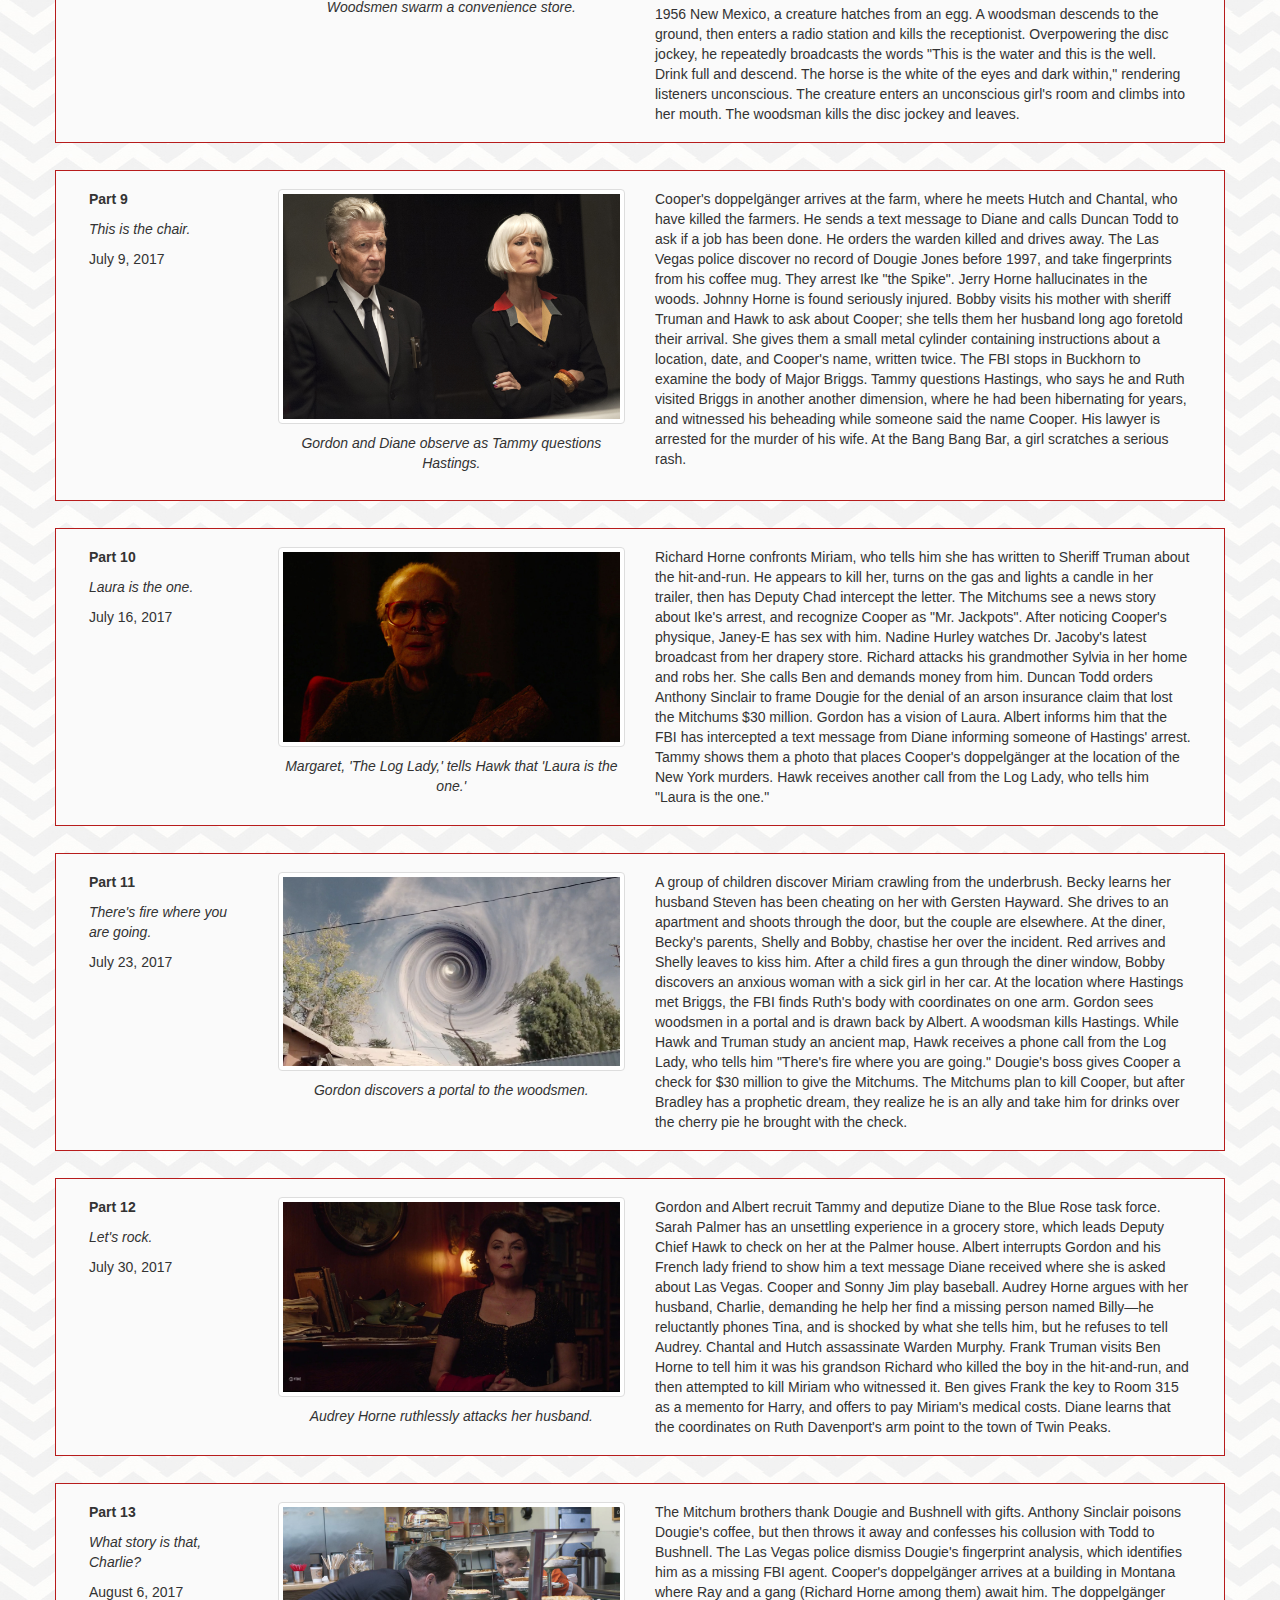
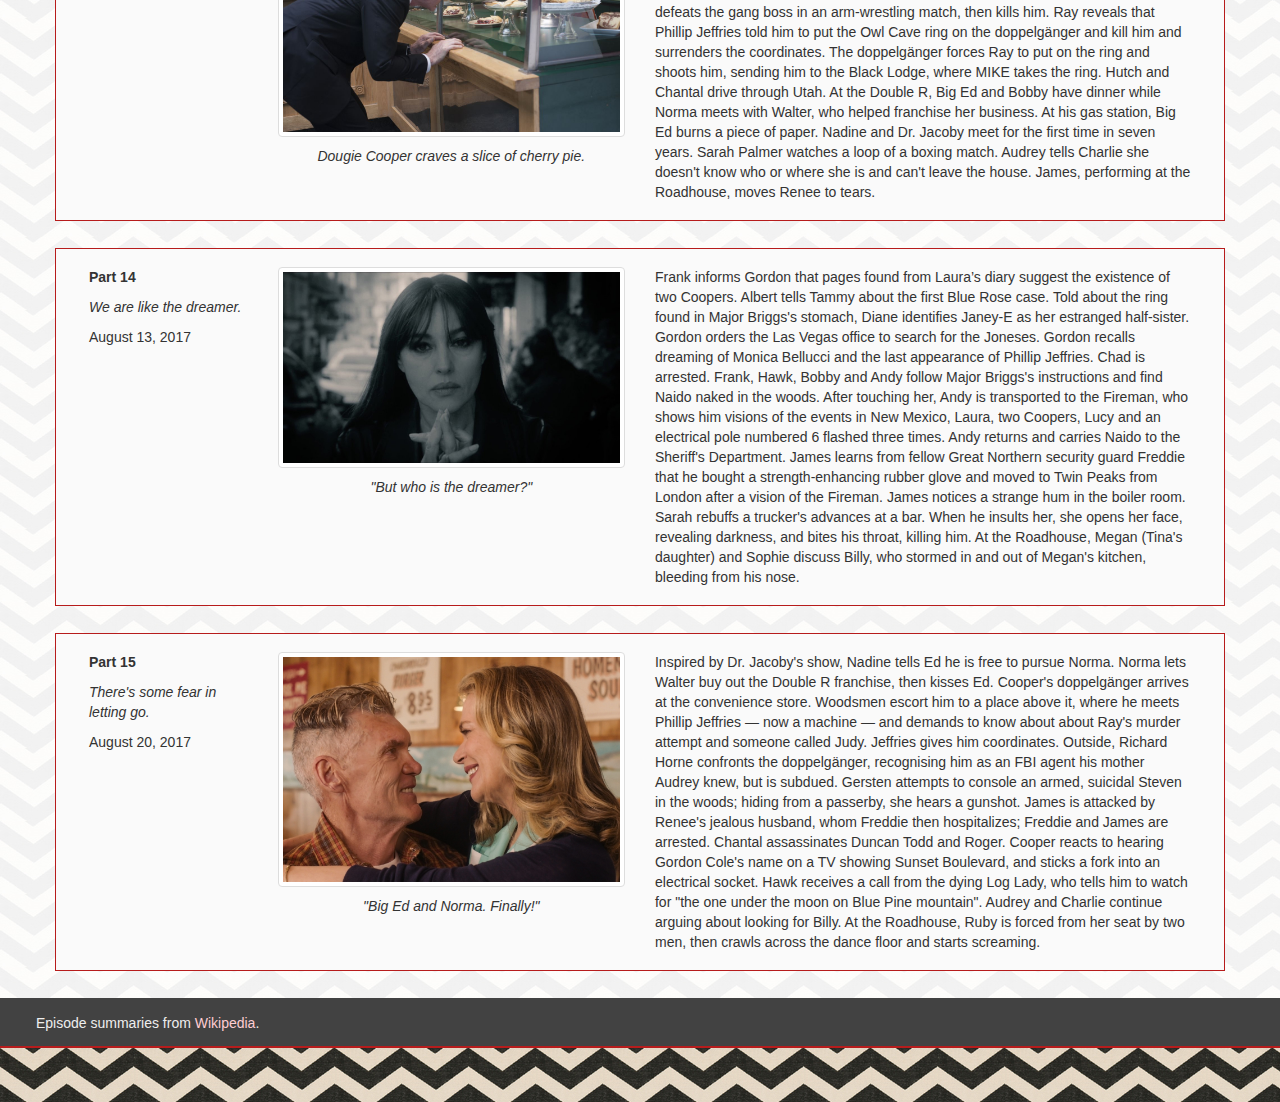
==== commit 567f34e4: "update with info and photo for part 15" ====
--- a/index.html
+++ b/index.html
@@ -337,6 +337,25 @@
          darkness, and bites his throat, killing him. At the Roadhouse, Megan (Tina's daughter) and Sophie discuss Billy, who stormed in and out of
          Megan's kitchen, bleeding from his nose.</div>
     </div>
+    <div class="row episode">
+      <div class="col-xs-12 col-sm-3 col-md-2">
+        <p><b>Part 15</b></p>
+        <p><i>There's some fear in letting go.</i></p>
+        <p>August 20, 2017</p>
+      </div>
+      <div class="col-xs-12 col-sm-9 col-md-4"><figure class="figure">
+        <img src="assets/episodes/tp15.jpg" class="img-responsive img-thumbnail figure-img" alt="Big Ed and Norma. Finally!">
+        <figcaption class="figure-caption text-center">"Big Ed and Norma. Finally!"</figcaption></figure></div>
+      <div class="col-xs-12 col-sm-12 col-md-6">Inspired by Dr. Jacoby's show, Nadine tells Ed he is free to pursue Norma. Norma lets Walter buy out the
+        Double R franchise, then kisses Ed. Cooper's doppelgänger arrives at the convenience store. Woodsmen escort him to a place above it, where he
+        meets Phillip Jeffries — now a machine — and demands to know about about Ray's murder attempt and someone called Judy. Jeffries gives him
+        coordinates. Outside, Richard Horne confronts the doppelgänger, recognising him as an FBI agent his mother Audrey knew, but is subdued. Gersten
+        attempts to console an armed, suicidal Steven in the woods; hiding from a passerby, she hears a gunshot. James is attacked by Renee's jealous husband,
+        whom Freddie then hospitalizes; Freddie and James are arrested. Chantal assassinates Duncan Todd and Roger. Cooper reacts to hearing Gordon Cole's
+        name on a TV showing Sunset Boulevard, and sticks a fork into an electrical socket. Hawk receives a call from the dying Log Lady, who tells him to
+        watch for "the one under the moon on Blue Pine mountain". Audrey and Charlie continue arguing about looking for Billy. At the Roadhouse, Ruby is
+        forced from her seat by two men, then crawls across the dance floor and starts screaming.</div>
+    </div>
   </div>
 
   <footer>
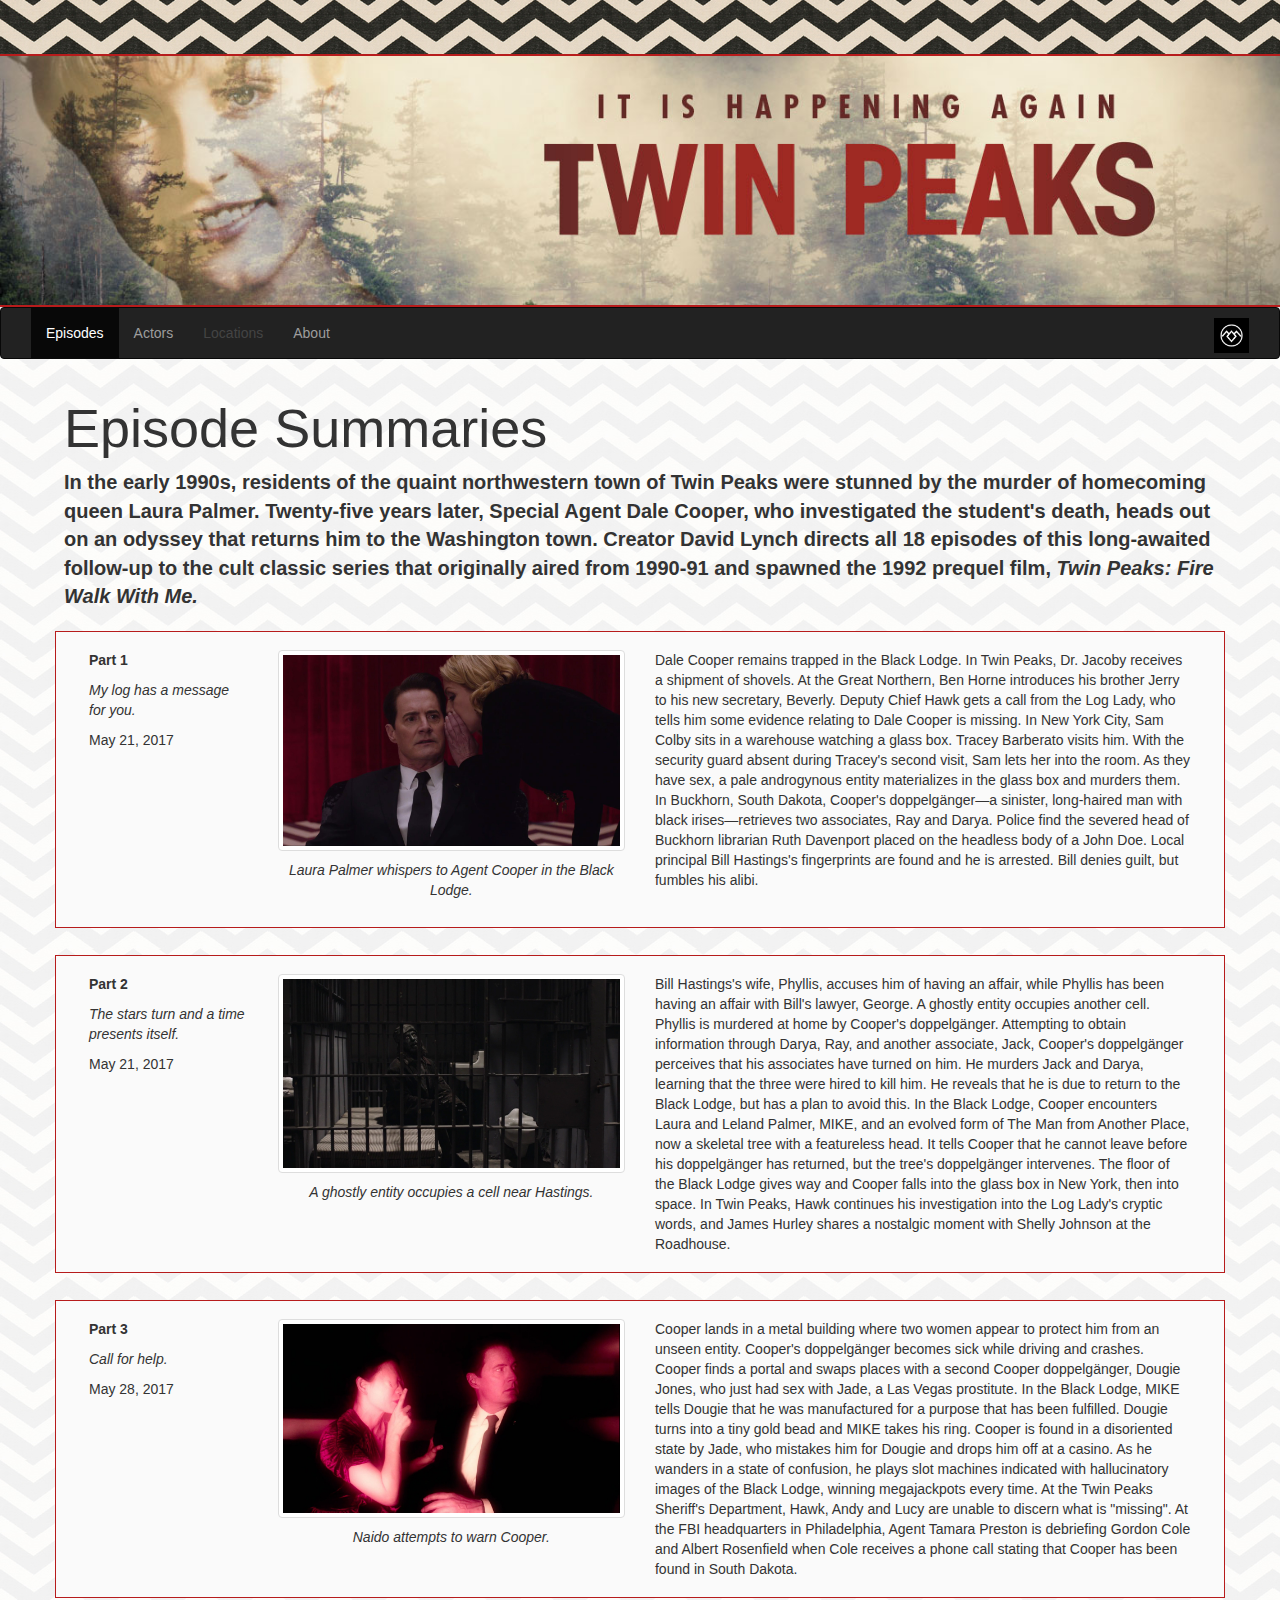
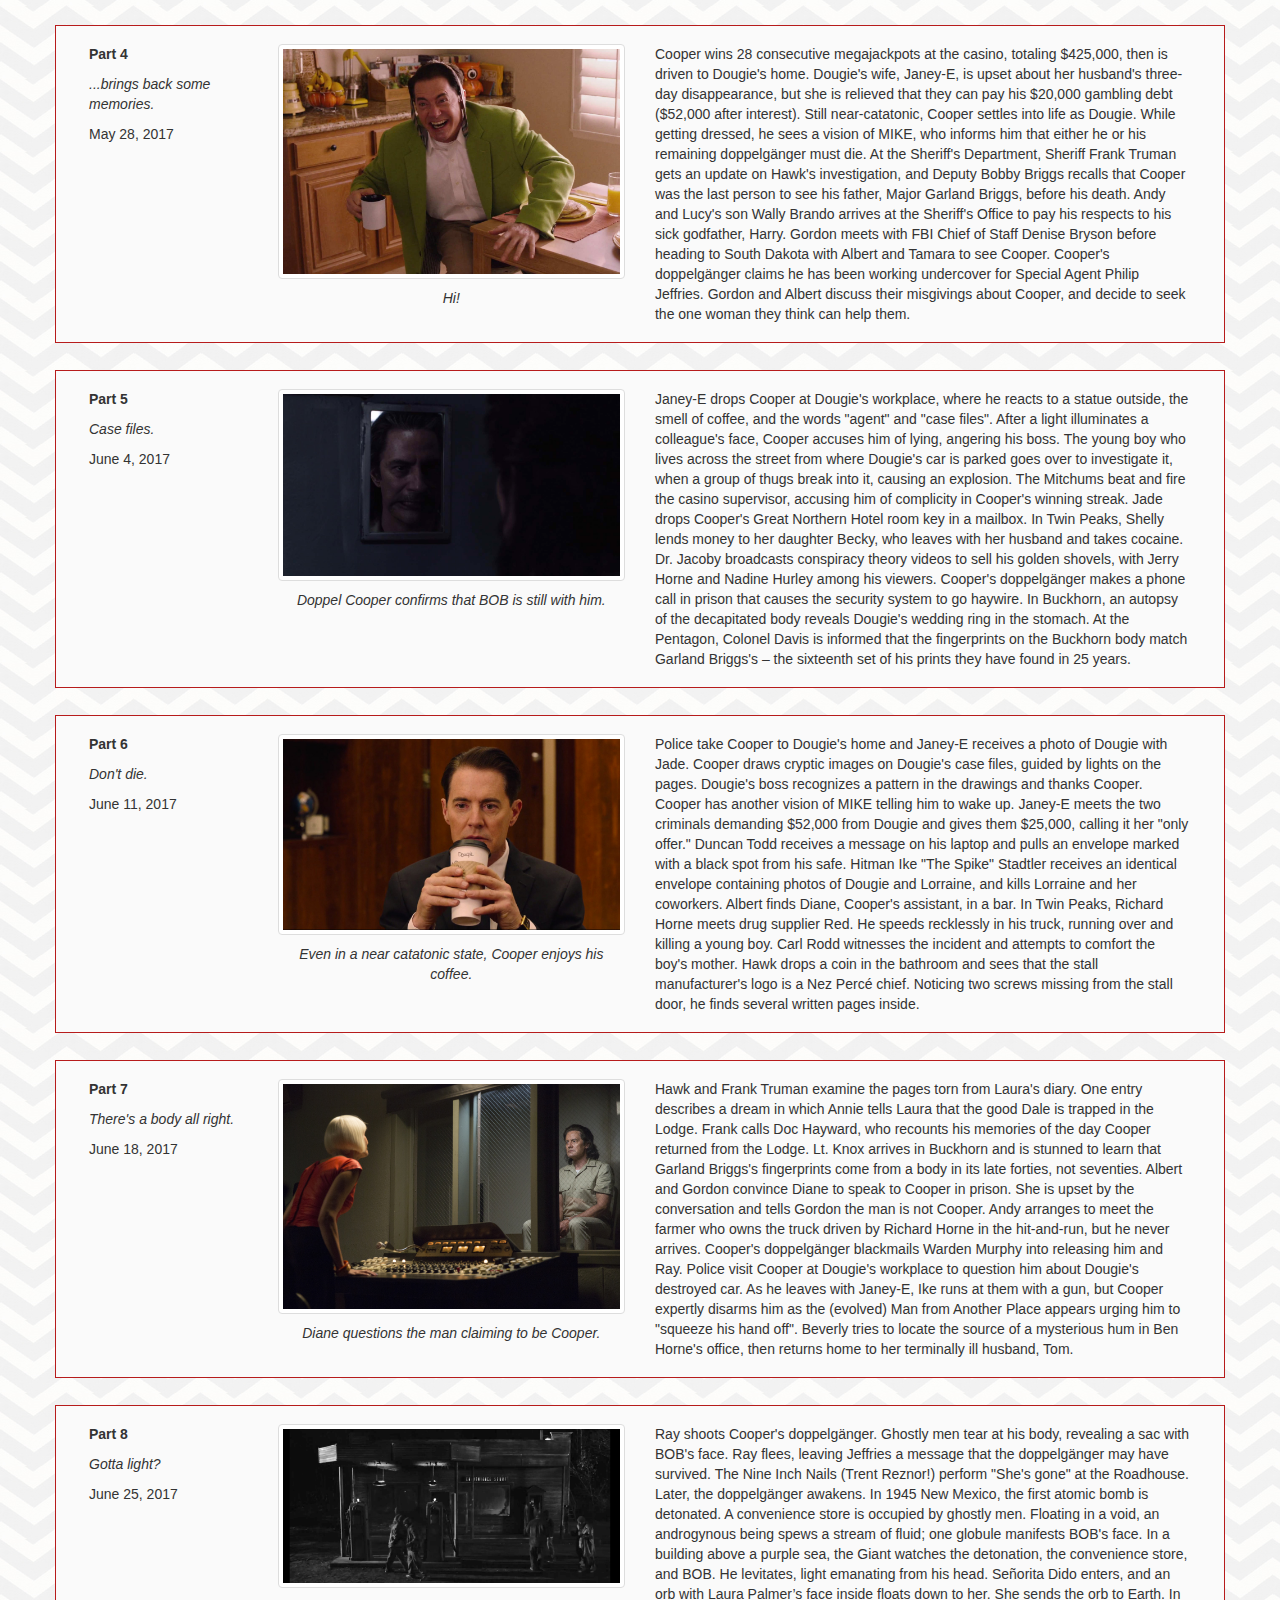
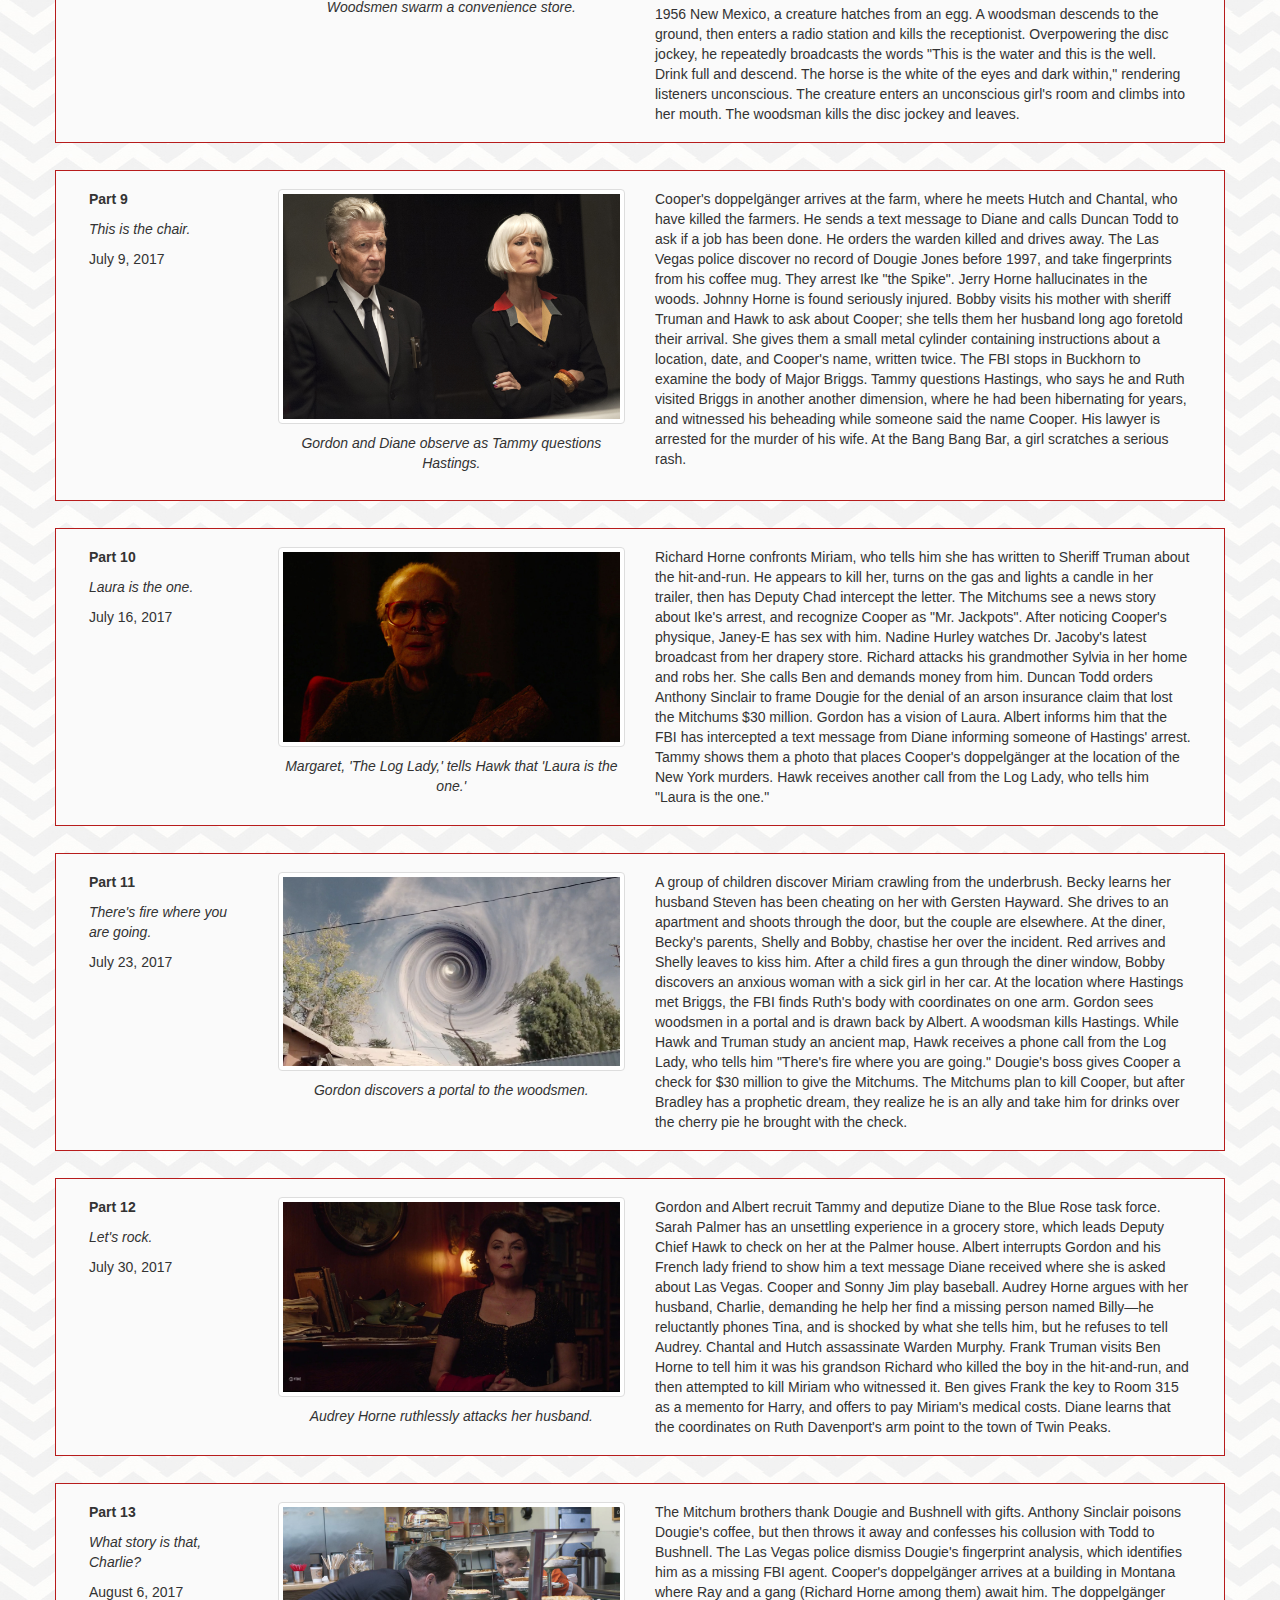
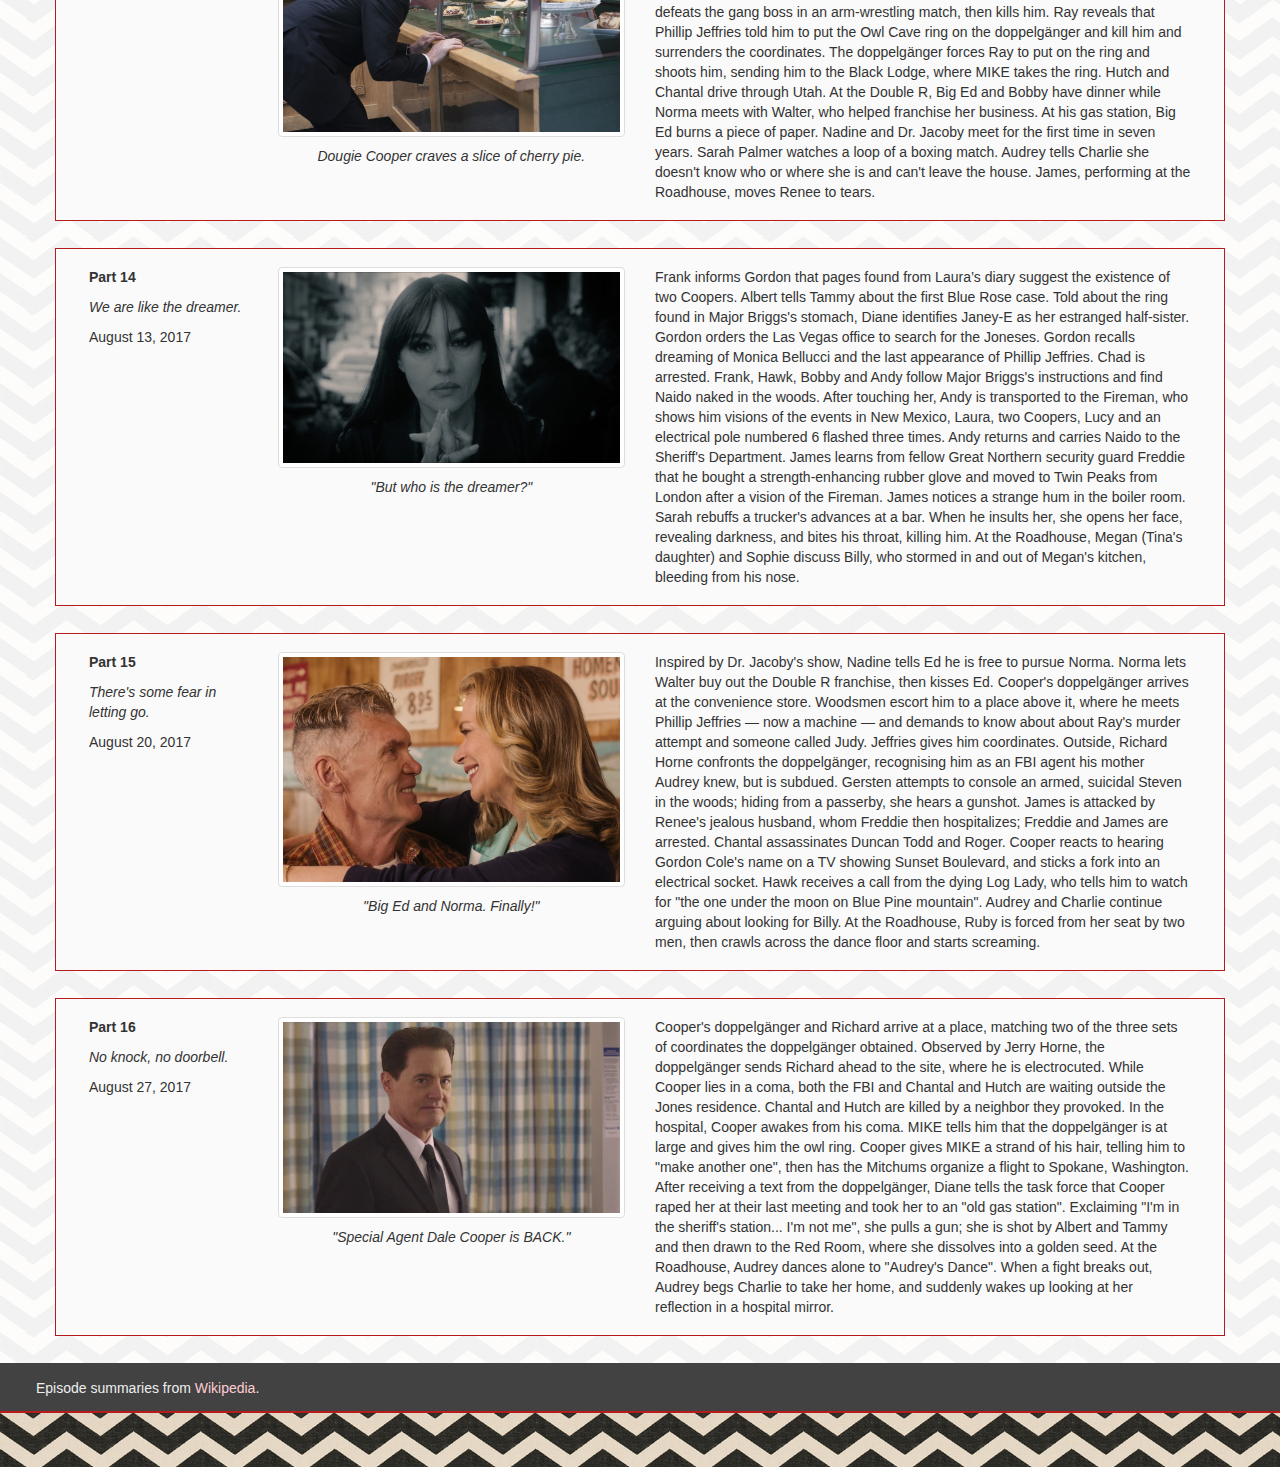
==== commit 26e10d0e: "update for part 16" ====
--- a/index.html
+++ b/index.html
@@ -356,6 +356,24 @@
         watch for "the one under the moon on Blue Pine mountain". Audrey and Charlie continue arguing about looking for Billy. At the Roadhouse, Ruby is
         forced from her seat by two men, then crawls across the dance floor and starts screaming.</div>
     </div>
+    <div class="row episode">
+      <div class="col-xs-12 col-sm-3 col-md-2">
+        <p><b>Part 16</b></p>
+        <p><i>No knock, no doorbell.</i></p>
+        <p>August 27, 2017</p>
+      </div>
+      <div class="col-xs-12 col-sm-9 col-md-4"><figure class="figure">
+        <img src="assets/episodes/tp16.jpg" class="img-responsive img-thumbnail figure-img" alt="Special Agent Dale Cooper is BACK.">
+        <figcaption class="figure-caption text-center">"Special Agent Dale Cooper is BACK."</figcaption></figure></div>
+      <div class="col-xs-12 col-sm-12 col-md-6">Cooper's doppelgänger and Richard arrive at a place, matching two of the three sets of coordinates the
+        doppelgänger obtained. Observed by Jerry Horne, the doppelgänger sends Richard ahead to the site, where he is electrocuted. While Cooper lies in a
+        coma, both the FBI and Chantal and Hutch are waiting outside the Jones residence. Chantal and Hutch are killed by a neighbor they provoked. In the hospital,
+        Cooper awakes from his coma. MIKE tells him that the doppelgänger is at large and gives him the owl ring. Cooper gives MIKE a strand of his hair, telling
+        him to "make another one", then has the Mitchums organize a flight to Spokane, Washington. After receiving a text from the doppelgänger, Diane tells the
+        task force that Cooper raped her at their last meeting and took her to an "old gas station". Exclaiming "I'm in the sheriff's station... I'm not me",
+        she pulls a gun; she is shot by Albert and Tammy and then drawn to the Red Room, where she dissolves into a golden seed. At the Roadhouse, Audrey dances
+        alone to "Audrey's Dance". When a fight breaks out, Audrey begs Charlie to take her home, and suddenly wakes up looking at her reflection in a hospital mirror.</div>
+    </div>
   </div>
 
   <footer>
